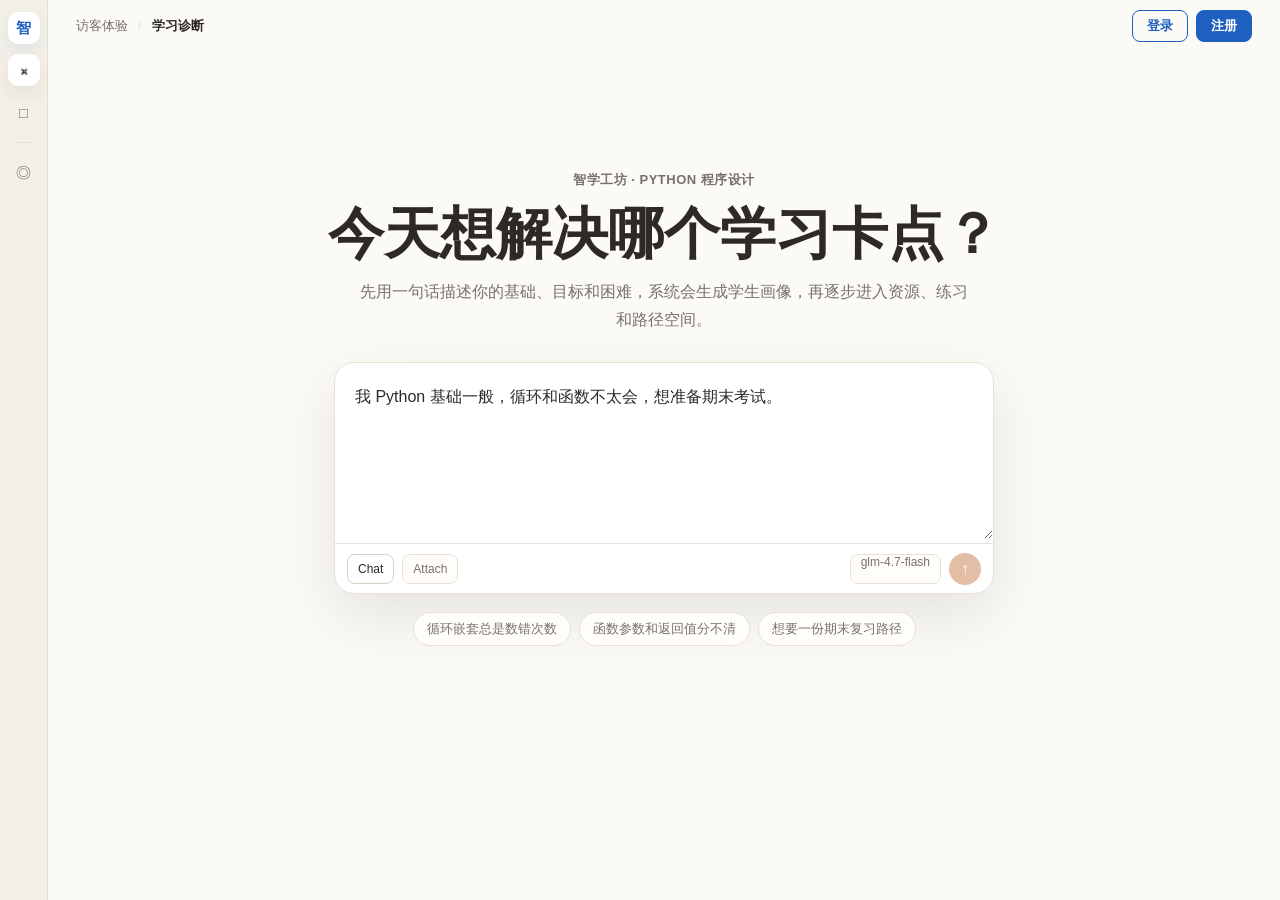
==== index.html @ 1242f94f "2" ====
<!doctype html>
<html lang="zh-CN">
<head>
  <meta charset="UTF-8" />
  <meta name="viewport" content="width=device-width, initial-scale=1.0" />
  <title>智学工坊</title>
  <link rel="stylesheet" href="shared/styles.css" />
  <style>
    /* ---- 登录注册 / 用户区样式 ---- */
    /* ---- 登录注册 / 用户区样式 ---- */
    .user-area {
      display: flex;
      align-items: center;
      gap: 8px;
    }


    .btn-login,
    .btn-register {
      min-height: 32px;
      padding: 0 14px;
      border-radius: 8px;
      font-size: 13px;
      font-weight: 600;
      transition: all 0.2s ease;
    }
    

    .btn-login {
      color: var(--blue);
      background: transparent;
      border: 1px solid var(--blue);
    }

    .btn-login:hover {
      color: #fff;
      background: var(--blue);
    }

    .btn-register {
      color: #fff;
      background: var(--blue);
      border: 1px solid var(--blue);
    }

    .btn-register:hover {
      filter: brightness(1.1);
    }

    /* 登录后的用户标签 */
    .user-badge {
      display: inline-flex;
      align-items: center;
      gap: 4px;
      padding: 4px 12px;
      border-radius: 999px;
      border: 1px solid var(--line);
      background: #fff;
      font-size: 13px;
      color: var(--ink);
    }

    .user-badge .role-dot {
      width: 8px;
      height: 8px;
      border-radius: 50%;
      margin-right: 2px;
    }

    .user-badge .role-dot.workspace { background: var(--blue); }

    .btn-logout {
      min-height: 28px;
      padding: 0 10px;
      border-radius: 6px;
      border: 1px solid var(--line);
      background: transparent;
      color: var(--muted);
      font-size: 12px;
      cursor: pointer;
      transition: all 0.2s ease;
    }

    .btn-logout:hover {
      color: var(--error);
      border-color: var(--error);
    }

    /* 弹窗遮罩 */
    .modal-overlay {
      display: none;
      position: fixed;
      inset: 0;
      background: rgba(45, 41, 37, 0.4);
      z-index: 100;
      align-items: center;
      justify-content: center;
    }

    .modal-overlay.show {
      display: flex;
    }

    /* 弹窗卡片 */
    .modal-card {
      width: min(420px, 90vw);
      padding: 36px 32px;
      background: #fff;
      border-radius: 20px;
      box-shadow: 0 24px 64px rgba(58, 45, 31, 0.18);
      animation: slide-up 0.3s ease;
    }

    .modal-card h2 {
      margin-bottom: 6px;
      font-family: var(--font-serif);
      font-size: 28px;
    }

    .modal-card .modal-sub {
      color: var(--muted);
      font-size: 14px;
      margin-bottom: 24px;
    }

    .modal-card .field {
      margin-bottom: 16px;
    }

    .modal-card .field label {
      display: block;
      margin-bottom: 6px;
      font-size: 13px;
      font-weight: 700;
      color: var(--muted);
    }

    .modal-card .field input[type="text"],
    .modal-card .field input[type="email"] {
      width: 100%;
      min-height: 42px;
      padding: 0 14px;
      border: 1px solid var(--line);
      border-radius: 10px;
      background: #fffdf9;
      color: var(--ink);
      font-size: 15px;
      outline: none;
      transition: border 0.2s;
    }

    .modal-card .field input:focus {
      border-color: var(--blue);
    }

    /* 角色选择卡片 */
    .role-options {
      display: grid;
      grid-template-columns: 1fr 1fr;
      gap: 10px;
    }

    .role-option {
      padding: 14px;
      border: 2px solid var(--line);
      border-radius: 14px;
      text-align: center;
      cursor: pointer;
      transition: all 0.2s ease;
      background: #fffdf9;
    }

    .role-option:hover {
      border-color: #dacfc1;
    }

    .role-option.selected {
      border-color: var(--blue);
      background: var(--blue-soft);
    }

    .role-option .role-opt-icon {
      font-size: 24px;
      margin-bottom: 6px;
    }

    .role-option .role-opt-label {
      font-weight: 700;
      font-size: 14px;
    }

    .role-option .role-opt-desc {
      font-size: 11px;
      color: var(--muted);
      margin-top: 4px;
    }

    .modal-actions {
      display: flex;
      gap: 10px;
      margin-top: 24px;
    }

    .modal-actions button {
      flex: 1;
    }

    .btn-full {
      min-height: 44px;
      width: 100%;
      padding: 0 20px;
      border-radius: 10px;
      font-weight: 700;
      font-size: 15px;
      transition: all 0.2s ease;
    }

    .btn-full.primary {
      color: #fff;
      background: var(--blue);
    }

    .btn-full.primary:hover {
      filter: brightness(1.1);
    }

    .btn-full.ghost {
      color: var(--muted);
      background: transparent;
      border: 1px solid var(--line);
    }

    .btn-full.ghost:hover {
      border-color: var(--ink);
      color: var(--ink);
    }

    .modal-close {
      position: absolute;
      top: 16px;
      right: 16px;
      width: 32px;
      height: 32px;
      display: grid;
      place-items: center;
      border-radius: 8px;
      border: 0;
      background: transparent;
      color: var(--muted);
      font-size: 18px;
      cursor: pointer;
    }

    .modal-close:hover {
      background: var(--paper-deep);
      color: var(--ink);
    }

    /* Demo 入口 */
    .demo-entry {
      min-height: 28px;
      padding: 0 10px;
      border-radius: 6px;
      border: 1px dashed var(--line);
      background: transparent;
      color: var(--muted);
      font-size: 11px;
      transition: all 0.2s ease;
      text-decoration: none;
      display: inline-flex;
      align-items: center;
    }

    .demo-entry:hover {
      border-color: var(--amber);
      color: var(--amber);
    }

    /* 错误提示 */
    .field-error {
      color: var(--error);
      font-size: 12px;
      margin-top: 4px;
      display: none;
    }

    .field-error.show {
      display: block;
    }

    /* 时间线组件 */
    .timeline {
      display: flex;
      flex-direction: column;
      margin-top: 8px;
    }

    .timeline-row {
      display: grid;
      grid-template-columns: 40px minmax(0, 1fr);
      gap: 0;
    }

    .timeline-gutter {
      display: flex;
      flex-direction: column;
      align-items: center;
      padding-top: 4px;
    }

    .timeline-dot {
      width: 32px;
      height: 32px;
      display: grid;
      place-items: center;
      border-radius: 50%;
      border: 2px solid var(--line);
      background: #fff;
      flex-shrink: 0;
    }

    .timeline-line {
      width: 2px;
      flex: 1;
      min-height: 24px;
      background: var(--line);
      margin: 4px 0;
    }

    .timeline-line.completed {
      background: var(--green);
    }

    .timeline-card {
      margin-left: 12px;
      margin-bottom: 8px;
      padding: 16px 18px;
      background: #fff;
      border: 1px solid var(--line);
      border-radius: 16px;
      box-shadow: 0 8px 24px rgba(58, 45, 31, 0.04);
      transition: all 0.2s ease;
    }

    .timeline-card:hover {
      border-color: var(--blue);
      box-shadow: 0 14px 36px rgba(58, 45, 31, 0.07);
    }

    .timeline-card.active {
      border-color: var(--blue);
      background: #fdfdff;
    }

    /* 资源预览提示条 */
    .preview-notice {
      margin-top: 16px;
      padding: 12px 16px;
      border-radius: 10px;
      background: var(--blue-soft);
      color: var(--blue);
      font-size: 13px;
      text-align: center;
    }

    /* 掌握度条形图 */
    .mastery-row {
      display: grid;
      grid-template-columns: 100px minmax(0, 1fr) 40px;
      gap: 12px;
      align-items: center;
      margin-bottom: 12px;
    }

    .mastery-label {
      font-size: 13px;
      font-weight: 600;
      color: var(--ink);
    }

    .mastery-track {
      height: 10px;
      border-radius: 5px;
      background: var(--line);
      overflow: hidden;
    }

    .mastery-fill {
      height: 100%;
      border-radius: 5px;
      transition: width 0.6s ease;
    }

    .mastery-fill.high { background: var(--green); }
    .mastery-fill.mid { background: var(--blue); }
    .mastery-fill.low { background: var(--amber); }

    .mastery-pct {
      font-size: 13px;
      font-weight: 700;
      color: var(--muted);
      text-align: right;
    }

    /* 分布条形图 */
    .dist-row {
      display: grid;
      grid-template-columns: 50px minmax(0, 1fr) 40px;
      gap: 12px;
      align-items: center;
      margin-bottom: 10px;
    }

    .dist-label {
      font-size: 13px;
      font-weight: 600;
      color: var(--ink);
    }

    .dist-track {
      height: 24px;
      border-radius: 6px;
      background: var(--line);
      overflow: hidden;
    }

    .dist-fill {
      height: 100%;
      border-radius: 6px;
      display: flex;
      align-items: center;
      padding-left: 10px;
      font-size: 11px;
      color: #fff;
      font-weight: 700;
      min-width: fit-content;
      transition: width 0.6s ease;
    }

    .dist-fill.excellent { background: var(--green); }
    .dist-fill.good { background: var(--blue); }
    .dist-fill.average { background: var(--amber); }
    .dist-fill.struggling { background: var(--error); }

    .dist-count {
      font-size: 14px;
      font-weight: 700;
      color: var(--ink);
      text-align: right;
    }
  </style>
</head>
<body>
  <div class="app">

    <!-- 左侧导航 -->
    <aside class="rail" id="mainNav" aria-label="主导航">
      <div class="rail-logo" title="智学工坊">智</div>

      <button class="rail-btn active" data-route="chat" title="学习诊断">&#x2318;</button>
      <button class="rail-btn" data-route="profile" title="学生画像">&#x263A;</button>
      <button class="rail-btn" data-route="resources" title="学习资源">&#x25A1;</button>
      <button class="rail-btn" data-route="tutor" title="智能辅导">&#x1F4AC;</button>
      <button class="rail-btn" data-route="quiz" title="练习测评">&#x270E;</button>
      <button class="rail-btn" data-route="path" title="学习路径">&#x21E2;</button>
      <button class="rail-btn" data-route="report" title="学习报告">&#x1F4CA;</button>

      <div class="rail-divider"></div>

      <button class="rail-btn" data-route="agents" title="Agent 协作">&#x25CE;</button>
      <button class="rail-btn" data-route="knowledge" title="课程知识库">&#x25C7;</button>
      <button class="rail-btn" data-route="review" title="AI 资源审核">&#x2713;</button>
      <button class="rail-btn" data-route="classroom" title="班级学情">&#x263C;</button>
      <button class="rail-btn" data-route="advice" title="教学建议">&#x1F4DD;</button>

      <div class="rail-divider"></div>

      <button class="rail-btn" data-route="tasks" title="生成任务">&#x2699;</button>
      <button class="rail-btn" data-route="safety" title="安全审核">&#x26E8;</button>
      <button class="rail-btn" data-route="settings" title="模型配置">&#x2691;</button>

      <div class="rail-bottom"></div>
    </aside>

    <main class="main" id="mainContent">

      <!-- 顶部栏 -->
      <header class="topbar">
        <div class="crumb">
          <span id="roleLabel">访客体验</span>
          <span class="crumb-sep">/</span>
          <strong id="pageMeta">学习诊断</strong>
        </div>
        <div class="top-actions">
          <!-- 未登录 -->
          <div class="user-area" id="loggedOut">
            <button class="btn-login" id="btnLogin">登录</button>
            <button class="btn-register" id="btnRegister">注册</button>
          </div>

          <!-- 已登录 -->
          <div class="user-area" id="loggedIn" style="display:none">
            <span class="user-badge" id="userBadge"></span>
            <button class="btn-logout" id="btnLogout">退出</button>
          </div>
        </div>
      </header>

      <!-- ========== 页面区域 ========== -->

      <!-- 学习诊断 -->
      <section class="page active" id="section-chat">
        <div class="hero-chat">
          <p class="soft-label">智学工坊 · Python 程序设计</p>
          <h1>今天想解决哪个学习卡点？</h1>
          <p class="hero-copy">先用一句话描述你的基础、目标和困难，系统会生成学生画像，再逐步进入资源、练习和路径空间。</p>

          <div class="composer">
            <textarea id="studentNeed" rows="5">我 Python 基础一般，循环和函数不太会，想准备期末考试。</textarea>
            <div class="composer-footer">
              <div class="composer-tools">
                <button class="tool-pill active">Chat</button>
                <button class="tool-pill">Attach</button>
              </div>
              <div class="composer-tools">
                <span class="model-pill">glm-4.7-flash</span>
                <button class="send-btn" id="diagnoseBtn" title="开始诊断">&#x2191;</button>
              </div>
            </div>
          </div>

          <div class="quick-prompts">
            <button class="quick-btn">循环嵌套总是数错次数</button>
            <button class="quick-btn">函数参数和返回值分不清</button>
            <button class="quick-btn">想要一份期末复习路径</button>
          </div>
        </div>

        <div class="result-drawer" id="profileDrawer">
          <div class="drawer-header">
            <div>
              <p class="soft-label">Profile generated</p>
              <h2>学生画像</h2>
            </div>
            <button class="primary-action" id="gotoResourcesBtn">生成学习资源 &#x2192;</button>
          </div>
          <div class="profile-grid" id="profileGrid"></div>
          <div class="dashboard-section" style="margin-top:20px" id="masterySection">
            <h2>知识点掌握度</h2>
            <div id="masteryChart"></div>
          </div>
        </div>
      </section>

      <!-- 学习资源 -->
      <section class="page" id="section-resources">
        <div class="space-shell">
          <div class="space-heading">
            <p class="soft-label">Viewer</p>
            <h1>学习资源</h1>
            <p id="resourceSubtitle">每类资源独立展示，避免把讲义、题目、代码、导图全部挤在一个工作台里。</p>
          </div>
          <div class="resource-layout">
            <aside class="resource-list" id="resourceList"></aside>
            <article class="reader-card" id="resourceReader"></article>
          </div>
          <div class="preview-notice" id="previewNotice" style="display:none">
            &#x1F4AC; 这是示例资源预览。进入学生空间后，系统会根据你的画像生成个性化内容。
          </div>
        </div>
      </section>

      <!-- Agent 协作 -->
      <section class="page" id="section-agents">
        <div class="center-stage">
          <p class="soft-label">Activity</p>
          <h1>Agent 协作中心</h1>
          <p>把多智能体运行过程单独放在 Activity 页面，演示时可以清楚展示"不是单一 Prompt"。</p>
          <div class="agent-flow" id="agentFlow"></div>
          <div class="preview-notice" id="agentsPreviewNotice" style="display:none">
            &#x1F4AC; 这是 Agent 协作示例。进入空间后可查看真实的 Agent 运行状态。
          </div>
        </div>
      </section>

      <!-- 学生画像 -->
      <section class="page" id="section-profile">
        <div class="center-stage">
          <p class="soft-label">Profile</p>
          <h1>学生画像</h1>
          <p>系统根据你的输入自动生成的学习画像，每次诊断后会更新。</p>
          <div class="profile-grid" id="profilePageGrid"></div>
          <div class="dashboard-section" style="margin-top:20px">
            <h2>知识点掌握度</h2>
            <div id="profileMasteryChart"></div>
          </div>
          <div style="margin-top:24px">
            <button class="primary-action" id="gotoResourcesFromProfile">生成个性化资源 &#x2192;</button>
            <button class="primary-action secondary" id="gotoQuizFromProfile" style="margin-left:8px">开始练习测评</button>
          </div>
        </div>
      </section>

      <!-- 练习测评 -->
      <section class="page" id="section-quiz">
        <div class="center-stage narrow">
          <p class="soft-label">Quiz</p>
          <h1>练习测评</h1>
          <p>选择、填空、代码三种题型，支持切换。系统会根据作答给出错因分析，并更新学习路径。</p>
          <div class="quiz-card" id="quizCard"></div>
        </div>
      </section>

      <!-- 学习路径 -->
      <section class="page" id="section-path">
        <div class="center-stage">
          <p class="soft-label">Space</p>
          <h1>学习路径</h1>
          <p>路径以时间线展示，告诉你下一步该学什么、为什么学、交付什么。已完成步骤用绿色标记。</p>
          <div class="path-board" id="pathBoard"></div>
        </div>
      </section>

      <!-- 教师看板 -->
      <section class="page" id="section-dashboard">
        <div class="space-shell">
          <div class="space-heading">
            <p class="soft-label">Dashboard</p>
            <h1>学情看板</h1>
            <p>教学管理区保持简洁，展示班级薄弱点、资源生成情况和下节课建议。</p>
          </div>
          <div class="teacher-cards" id="dashboardCards"></div>
          <div class="dashboard-section" style="margin-top:24px">
            <h2>掌握度分布</h2>
            <div id="distributionChart"></div>
          </div>
          <div class="dashboard-section" style="margin-top:24px">
            <h2>班级薄弱点排行</h2>
            <div class="weakness-list" id="weaknessList"></div>
          </div>
          <div class="dashboard-section" style="margin-top:24px">
            <h2>教学建议</h2>
            <div id="teachingAdvice"></div>
          </div>
        </div>
      </section>

      <!-- 课程知识库 -->
      <section class="page" id="section-knowledge">
        <div class="space-shell">
          <div class="space-heading">
            <p class="soft-label">Knowledge</p>
            <h1>课程知识库</h1>
            <p>教师上传课件、题库和实验指导后，系统解析章节、知识点和可检索资源。</p>
          </div>
          <div class="knowledge-grid">
            <div class="upload-card">
              <span class="upload-icon">&#xFF0B;</span>
              <h2>上传课程资料</h2>
              <p>支持课件、实验指导、题库、示例代码。</p>
              <button class="primary-action">选择文件</button>
            </div>
            <div class="chapter-list" id="chapterList"></div>
          </div>
        </div>
      </section>

      <!-- 资源审核 -->
      <section class="page" id="section-review">
        <div class="space-shell">
          <div class="space-heading">
            <p class="soft-label">Review</p>
            <h1>AI 资源审核</h1>
            <p>审核 AI 生成的讲义、题目和代码，确保质量后再发布给学生。</p>
          </div>
          <div class="review-list" id="reviewList"></div>
        </div>
      </section>

      <!-- 班级学情 -->
      <section class="page" id="section-classroom">
        <div class="space-shell">
          <div class="space-heading">
            <p class="soft-label">Classroom</p>
            <h1>班级学情分析</h1>
            <p>查看全班掌握度分布、每位学生进度和薄弱点，针对性干预。</p>
          </div>
          <div class="teacher-cards" id="classroomMetrics"></div>
          <div class="dashboard-section" style="margin-top:24px">
            <h2>学生列表</h2>
            <table class="student-table" id="studentTable">
              <thead>
                <tr>
                  <th>姓名</th>
                  <th>掌握度</th>
                  <th>状态</th>
                  <th>最近活动</th>
                  <th>薄弱点</th>
                </tr>
              </thead>
              <tbody></tbody>
            </table>
          </div>
        </div>
      </section>

      <!-- 智能辅导（学生） -->
      <section class="page" id="section-tutor">
        <div class="space-shell">
          <div class="space-heading">
            <p class="soft-label">Tutor</p>
            <h1>智能辅导</h1>
            <p>对当前学习内容提问，AI 辅导老师即时答疑。支持文字、图解和视频讲解。</p>
          </div>
          <div class="resource-layout">
            <aside class="resource-list" id="tutorHistory"></aside>
            <article class="reader-card" id="tutorDetail"></article>
          </div>
        </div>
      </section>

      <!-- 学习报告（学生） -->
      <section class="page" id="section-report">
        <div class="space-shell">
          <div class="space-heading">
            <p class="soft-label">Report</p>
            <h1>学习报告</h1>
            <p>周期学习总结，包含掌握度变化、测评结果、资源使用和下周建议。</p>
          </div>
          <div id="reportContent"></div>
        </div>
      </section>

      <!-- 教学建议（教师） -->
      <section class="page" id="section-advice">
        <div class="space-shell">
          <div class="space-heading">
            <p class="soft-label">Teaching Advice</p>
            <h1>教学建议</h1>
            <p>根据全班薄弱点和学习进度，AI 生成下节课教学建议和补充材料。</p>
          </div>
          <div class="teacher-cards" id="adviceMetrics"></div>
          <div class="dashboard-section" style="margin-top:24px" id="adviceDetail"></div>
        </div>
      </section>

      <!-- 生成任务队列（系统） -->
      <section class="page" id="section-tasks">
        <div class="space-shell">
          <div class="space-heading">
            <p class="soft-label">Task Queue</p>
            <h1>生成任务队列</h1>
            <p>跟踪 PPT、视频、题库等耗时生成任务的进度，避免长时间白屏等待。</p>
          </div>
          <div class="task-list" id="taskList"></div>
        </div>
      </section>

      <!-- 安全与防幻觉（系统） -->
      <section class="page" id="section-safety">
        <div class="space-shell">
          <div class="space-heading">
            <p class="soft-label">Safety</p>
            <h1>安全与防幻觉</h1>
            <p>展示生成内容的来源引用、事实检查和敏感内容审核记录。</p>
          </div>
          <div class="safety-list" id="safetyList"></div>
        </div>
      </section>

      <!-- 模型与工具配置（系统） -->
      <section class="page" id="section-settings">
        <div class="space-shell">
          <div class="space-heading">
            <p class="soft-label">Settings</p>
            <h1>模型与工具配置</h1>
            <p>展示系统使用的大模型、框架、向量库和开源项目引用。</p>
          </div>
          <div class="settings-grid" id="settingsModels"></div>
          <div class="dashboard-section" style="margin-top:24px">
            <h2>开源项目引用</h2>
            <div id="settingsRefs"></div>
          </div>
        </div>
      </section>

    </main>
  </div>

  <!-- 登录/注册弹窗（复用同一套结构） -->
  <div class="modal-overlay" id="entryModal">
    <div class="modal-card" style="position:relative">
      <button class="modal-close" id="closeEntryModal">&times;</button>
      <h2 id="entryTitle">登录</h2>
      <p class="modal-sub" id="entrySub">输入昵称，进入智学工坊空间</p>
      <div class="field">
        <label>昵称</label>
        <input type="text" id="entryName" placeholder="输入你的昵称" value="张三" />
        <span class="field-error" id="entryNameError">请输入昵称</span>
      </div>
      <div class="modal-actions">
        <button class="btn-full ghost" id="cancelEntry">取消</button>
        <button class="btn-full primary" id="confirmEntry">登录并进入</button>
      </div>
    </div>
  </div>

  <!-- 脚本 -->
  <script src="mock/index.js"></script>
  <script src="mock/profile.js"></script>
  <script src="mock/resources.js"></script>
  <script src="mock/quiz.js"></script>
  <script src="mock/path.js"></script>
  <script src="mock/knowledge.js"></script>
  <script src="mock/agents.js"></script>
  <script src="mock/teacher.js"></script>
  <script src="mock/tutor.js"></script>
  <script src="mock/report.js"></script>
  <script src="mock/system.js"></script>
  <script src="shared/router.js"></script>
  <script src="shared/state.js"></script>
  <script src="shared/api.js"></script>
  <script src="pages/student.js"></script>
  <script src="pages/teacher.js"></script>
  <script src="pages/agents.js"></script>
  <script src="routes/route-config.js"></script>
  <script>
  /* ============================================================
     智学工坊 — 主入口：事件绑定 + 初始化
     ============================================================ */
  (function () {
    'use strict';
    var S = ZhixueState;
    var entryMode = 'login';

    // ---- 登录/退出逻辑 ---- //

    function doLogin(name) {
      S.currentUser = { name: name, role: 'workspace' };
      document.getElementById('loggedOut').style.display = 'none';
      document.getElementById('loggedIn').style.display = 'flex';
      document.getElementById('userBadge').innerHTML =
        '<span class="role-dot workspace"></span>@' + name + ' · 智学空间';
      ZhixueApp.setRole('workspace');
      document.getElementById('roleLabel').textContent = S.roleLabels.workspace || ZhixueApp.getRoleLabel();
    }

    function doLogout() {
      S.currentUser = null;
      document.getElementById('loggedOut').style.display = 'flex';
      document.getElementById('loggedIn').style.display = 'none';
      ZhixueApp.setRole('default');
      document.getElementById('roleLabel').textContent = S.roleLabels.default;
      S.updatePreviewNotice();
    }

    function openEntryModal(mode) {
      entryMode = mode || 'login';
      var isRegister = entryMode === 'register';
      document.getElementById('entryTitle').textContent = isRegister ? '注册' : '登录';
      document.getElementById('entrySub').textContent = isRegister
        ? '创建演示账号，进入完整功能空间'
        : '输入昵称，进入智学工坊空间';
      document.getElementById('confirmEntry').textContent = isRegister ? '注册并进入' : '登录并进入';
      document.getElementById('entryName').value = isRegister ? '' : '张三';
      document.getElementById('entryName').placeholder = isRegister ? '输入你的昵称，例如：李同学' : '输入你的昵称';
      document.getElementById('entryNameError').classList.remove('show');
      S.showModal('entryModal');
    }

    // ---- 路由初始化 ---- //

    var cfg = ZhixueRouteConfig;
    ZhixueApp.init({
      defaultRole: 'default',
      containerId: 'mainContent',
      metaId: 'pageMeta',
      navParentId: 'mainNav',
      roles: cfg.roles
    });

    ZhixueApp.onRoleChange(function (roleKey) {
      document.getElementById('roleLabel').textContent = S.roleLabels[roleKey] || ZhixueApp.getRoleLabel();
      S.updatePreviewNotice();
    });

    // ---- 事件绑定 ---- //

    // 登录/注册弹窗
    document.getElementById('btnLogin').addEventListener('click', function () { openEntryModal('login'); });
    document.getElementById('btnRegister').addEventListener('click', function () { openEntryModal('register'); });
    document.getElementById('closeEntryModal').addEventListener('click', function () { S.hideModal('entryModal'); });
    document.getElementById('cancelEntry').addEventListener('click', function () { S.hideModal('entryModal'); });
    document.getElementById('entryModal').addEventListener('click', function (e) { if (e.target === this) S.hideModal('entryModal'); });

    document.getElementById('confirmEntry').addEventListener('click', function () {
      var name = document.getElementById('entryName').value.trim();
      if (!name) { document.getElementById('entryNameError').classList.add('show'); return; }
      document.getElementById('entryNameError').classList.remove('show');
      S.hideModal('entryModal');
      doLogin(name);
    });

    document.getElementById('btnLogout').addEventListener('click', doLogout);

    // 诊断按钮
    document.getElementById('diagnoseBtn').addEventListener('click', function () {
      var drawer = document.getElementById('profileDrawer');
      drawer.classList.add('show');
      ZhixuePages.renderProfileGrid('profileGrid');
      drawer.scrollIntoView({ behavior: 'smooth', block: 'center' });
    });

    // 跳转按钮
    document.getElementById('gotoResourcesBtn').addEventListener('click', function () { ZhixueApp.navigate('resources'); });
    document.getElementById('gotoResourcesFromProfile').addEventListener('click', function () { ZhixueApp.navigate('resources'); });
    document.getElementById('gotoQuizFromProfile').addEventListener('click', function () { ZhixueApp.navigate('quiz'); });

    // 快速提示词
    document.querySelectorAll('.quick-btn').forEach(function (btn) {
      btn.addEventListener('click', function () { document.getElementById('studentNeed').value = this.textContent; });
    });

    // 初始渲染
    ZhixuePages.renderProfileGrid('profileGrid');
    S.updatePreviewNotice();
  })();
  </script>
</body>
</html>
---- shared/styles.css ----
/* ============================================================
   智学工坊 — 共享设计系统
   从现有 styles.css 提取并扩展，供所有页面使用
   ============================================================ */

/* ---- 1. CSS Custom Properties ---- */
:root {
  /* 暖色纸墨调色板 */
  --paper: #fbfaf7;
  --paper-deep: #f4f0e8;
  --ink: #2d2925;
  --muted: #77716a;
  --line: #e8e0d5;
  --panel: #ffffff;
  --blue: #1f5fbf;
  --blue-soft: #eaf2ff;
  --green: #0f766e;
  --green-soft: #e6f5f2;
  --amber: #b76b12;
  --amber-soft: #fff2dc;
  --shadow: 0 22px 60px rgba(58, 45, 31, 0.11);

  /* 状态颜色 */
  --error: #d32f2f;
  --error-soft: #fdecea;
  --success: #2e7d32;
  --success-soft: #e8f5e9;
  --warning: #f57c00;
  --warning-soft: #fff3e0;

  /* 间距 */
  --space-xs: 4px;
  --space-sm: 8px;
  --space-md: 16px;
  --space-lg: 24px;
  --space-xl: 32px;
  --space-2xl: 48px;

  /* 字体 */
  --font-sans: Inter, "Segoe UI", "PingFang SC", "Microsoft YaHei", sans-serif;
  --font-serif: Georgia, "Times New Roman", "Noto Serif SC", serif;
  --font-mono: "SF Mono", "Fira Code", "Consolas", monospace;
}

/* ---- 2. Reset & Base ---- */
*,
*::before,
*::after {
  box-sizing: border-box;
}

body {
  margin: 0;
  min-height: 100vh;
  background: var(--paper);
  color: var(--ink);
  font-family: var(--font-sans);
  letter-spacing: 0;
  -webkit-font-smoothing: antialiased;
}

button,
textarea,
input,
select {
  font: inherit;
}

button {
  border: 0;
  cursor: pointer;
  background: none;
}

a {
  color: inherit;
  text-decoration: none;
}

img {
  max-width: 100%;
  display: block;
}

/* ---- 3. Typography ---- */
h1, h2, h3, h4, p {
  margin-top: 0;
}

h1 {
  margin-bottom: 14px;
  font-size: clamp(34px, 5vw, 56px);
  line-height: 1.08;
  font-family: var(--font-serif);
  font-weight: 700;
}

h2 {
  margin-bottom: 10px;
  font-size: 22px;
}

h3 {
  margin-bottom: 8px;
  font-size: 17px;
}

p {
  color: var(--muted);
  line-height: 1.75;
}

.soft-label {
  margin: 0 0 12px;
  color: var(--muted);
  font-size: 13px;
  font-weight: 700;
  text-transform: uppercase;
  letter-spacing: 0.04em;
}

/* ---- 4. App Shell Layout ---- */
.app {
  display: grid;
  grid-template-columns: 48px minmax(0, 1fr);
  min-height: 100vh;
}

/* ---- 5. Left Rail Navigation ---- */
.rail {
  position: sticky;
  top: 0;
  height: 100vh;
  padding: 12px 8px;
  background: var(--paper-deep);
  border-right: 1px solid var(--line);
  display: flex;
  flex-direction: column;
  align-items: center;
  gap: 10px;
  z-index: 10;
}

.rail-logo,
.rail-btn {
  width: 32px;
  height: 32px;
  display: grid;
  place-items: center;
  border-radius: 10px;
  transition: all 0.2s ease;
}

.rail-logo {
  color: var(--blue);
  background: #fff;
  font-weight: 800;
  font-size: 15px;
  box-shadow: 0 6px 16px rgba(31, 95, 191, 0.1);
  text-decoration: none;
}

.rail-btn {
  color: #776f65;
  background: transparent;
  font-size: 15px;
  position: relative;
}

.rail-btn:hover,
.rail-btn.active {
  background: #ffffff;
  color: var(--ink);
  box-shadow: 0 8px 20px rgba(43, 35, 27, 0.08);
}

.rail-btn[title]::after {
  content: attr(title);
  position: absolute;
  left: 40px;
  top: 50%;
  transform: translateY(-50%);
  padding: 4px 8px;
  border-radius: 6px;
  background: var(--ink);
  color: #fff;
  font-size: 11px;
  white-space: nowrap;
  pointer-events: none;
  opacity: 0;
  transition: opacity 0.2s;
  z-index: 20;
}

.rail-btn:hover[title]::after {
  opacity: 1;
}

.rail-divider {
  width: 20px;
  height: 1px;
  background: var(--line);
  margin: 4px 0;
}

.rail-bottom {
  margin-top: auto;
  display: grid;
  gap: 10px;
}

/* ---- 6. Top Bar ---- */
.topbar {
  height: 52px;
  display: flex;
  align-items: center;
  justify-content: space-between;
  gap: 18px;
  padding: 0 28px;
  border-bottom: 1px solid transparent;
}

.crumb {
  display: flex;
  align-items: center;
  gap: 10px;
  color: var(--muted);
  font-size: 13px;
}

.crumb strong {
  color: var(--ink);
}

.crumb .crumb-sep {
  color: var(--line);
}

.top-actions {
  display: flex;
  align-items: center;
  gap: 8px;
}

/* ---- 7. Small Buttons & Pills ---- */
.tiny-btn,
.tool-pill,
.model-pill,
.role-pill {
  min-height: 30px;
  padding: 0 10px;
  border: 1px solid var(--line);
  border-radius: 8px;
  background: #fffdf9;
  color: var(--muted);
  font-size: 12px;
  transition: all 0.2s ease;
}

.tiny-btn:hover,
.tool-pill:hover,
.tool-pill.active {
  color: var(--ink);
  border-color: #dacfc1;
  background: #fff;
}

.role-pill {
  border-radius: 999px;
  font-weight: 600;
}

.role-pill.active {
  color: #fff;
  background: var(--blue);
  border-color: var(--blue);
}

.role-pill:hover:not(.active) {
  color: var(--blue);
  border-color: var(--blue);
}

.demo-pill {
  min-height: 30px;
  padding: 0 12px;
  border: 1px solid var(--amber);
  border-radius: 999px;
  background: var(--amber-soft);
  color: var(--amber);
  font-size: 12px;
  font-weight: 700;
  transition: all 0.2s ease;
}

.demo-pill:hover {
  background: var(--amber);
  color: #fff;
}

/* ---- 8. Primary Action Button ---- */
.primary-action {
  min-height: 40px;
  padding: 0 16px;
  border-radius: 10px;
  color: #fff;
  background: var(--blue);
  font-weight: 700;
  font-size: 14px;
  transition: all 0.2s ease;
  display: inline-flex;
  align-items: center;
  gap: 6px;
}

.primary-action:hover {
  filter: brightness(1.1);
  transform: translateY(-1px);
}

.primary-action:active {
  transform: translateY(0);
}

.primary-action.secondary {
  background: #fff;
  color: var(--ink);
  border: 1px solid var(--line);
}

.primary-action.danger {
  background: var(--error);
}

/* ---- 9. Page Sections ---- */
.page {
  display: none;
  min-height: calc(100vh - 52px);
}

.page.active {
  display: block;
}

/* ---- 10. Hero Chat Layout ---- */
.hero-chat {
  width: min(760px, calc(100vw - 96px));
  min-height: calc(100vh - 72px);
  margin: 0 auto;
  padding: 13vh 0 40px;
  text-align: center;
}

.hero-copy {
  max-width: 620px;
  margin: 0 auto 28px;
}

/* ---- 11. Composer (Chat Input) ---- */
.composer {
  max-width: 660px;
  margin: 0 auto;
  text-align: left;
  background: #fff;
  border: 1px solid var(--line);
  border-radius: 20px;
  box-shadow: var(--shadow);
  overflow: hidden;
}

.composer textarea {
  width: 100%;
  min-height: 126px;
  resize: vertical;
  padding: 20px;
  border: 0;
  outline: none;
  background: transparent;
  color: var(--ink);
  line-height: 1.7;
}

.composer-footer {
  min-height: 50px;
  border-top: 1px solid var(--line);
  display: flex;
  align-items: center;
  justify-content: space-between;
  gap: 12px;
  padding: 8px 12px;
}

.composer-tools,
.quick-prompts {
  display: flex;
  align-items: center;
  gap: 8px;
  flex-wrap: wrap;
}

.quick-prompts {
  justify-content: center;
  margin-top: 18px;
}

.quick-prompts button {
  min-height: 34px;
  padding: 0 13px;
  border-radius: 999px;
  color: var(--muted);
  border: 1px solid var(--line);
  background: #fffdf9;
  font-size: 13px;
  transition: all 0.2s ease;
}

.quick-prompts button:hover {
  color: var(--ink);
  border-color: #dacfc1;
}

/* ---- 12. Send Button ---- */
.send-btn {
  width: 32px;
  height: 32px;
  display: grid;
  place-items: center;
  border-radius: 50%;
  color: #fff;
  background: #e3bda5;
  font-weight: 800;
  transition: all 0.2s ease;
}

.send-btn:hover {
  background: var(--blue);
}

/* ---- 13. Result Drawer ---- */
.result-drawer {
  display: none;
  width: min(980px, calc(100vw - 112px));
  margin: -24px auto 56px;
  padding: 24px;
  background: var(--panel);
  border: 1px solid var(--line);
  border-radius: 20px;
  box-shadow: var(--shadow);
}

.result-drawer.show {
  display: block;
}

.drawer-header,
.space-heading {
  display: flex;
  align-items: flex-start;
  justify-content: space-between;
  gap: 24px;
  margin-bottom: 22px;
}

.space-heading {
  display: block;
  max-width: 760px;
}

/* ---- 14. Profile Grid ---- */
.profile-grid {
  display: grid;
  grid-template-columns: repeat(3, minmax(0, 1fr));
  gap: 14px;
}

.profile-card {
  min-height: 116px;
  padding: 18px;
  background: #fff;
  border: 1px solid var(--line);
  border-radius: 18px;
  box-shadow: 0 14px 36px rgba(58, 45, 31, 0.07);
}

.profile-card span {
  display: block;
  margin-bottom: 10px;
  color: var(--muted);
  font-size: 13px;
  font-weight: 700;
}

.profile-card strong {
  line-height: 1.55;
}

/* ---- 15. Space Shell & Resource Layout ---- */
.space-shell {
  width: min(1120px, calc(100vw - 112px));
  margin: 0 auto;
  padding: 64px 0 80px;
}

.resource-layout {
  display: grid;
  grid-template-columns: 260px minmax(0, 1fr);
  gap: 24px;
  align-items: start;
}

.resource-list {
  display: grid;
  gap: 12px;
}

.resource-item {
  padding: 16px;
  text-align: left;
  border: 1px solid var(--line);
  border-radius: 16px;
  background: #fffdf9;
  transition: all 0.2s ease;
  width: 100%;
}

.resource-item:hover {
  border-color: #dacfc1;
}

.resource-item.active {
  background: var(--blue-soft);
  border-color: #b7d3ff;
}

.resource-item strong {
  display: block;
  margin-bottom: 6px;
}

.resource-item span {
  color: var(--muted);
  font-size: 13px;
}

.reader-card {
  min-height: 520px;
  padding: 34px;
  background: #fff;
  border: 1px solid var(--line);
  border-radius: 18px;
  box-shadow: 0 14px 36px rgba(58, 45, 31, 0.07);
}

.reader-card h2 {
  font-family: var(--font-serif);
  font-size: 32px;
}

.reader-card ul {
  color: var(--muted);
  line-height: 2;
}

/* ---- 16. Code Block ---- */
.code-block {
  padding: 18px;
  border-radius: 14px;
  background: #18202e;
  color: #f5f8ff;
  overflow-x: auto;
  line-height: 1.7;
  font-family: var(--font-mono);
  font-size: 14px;
}

/* ---- 17. Mindmap ---- */
.mindmap-list {
  display: grid;
  gap: 12px;
}

.mind-node {
  padding: 14px 16px;
  border-radius: 14px;
  border: 1px solid var(--line);
  background: #fffdf9;
}

/* ---- 18. Center Stage ---- */
.center-stage {
  width: min(920px, calc(100vw - 112px));
  margin: 0 auto;
  padding: 72px 0 84px;
}

.center-stage.narrow {
  width: min(760px, calc(100vw - 112px));
}

/* ---- 19. Quiz Card ---- */
.quiz-card {
  margin-top: 28px;
  padding: 28px;
  background: #fff;
  border: 1px solid var(--line);
  border-radius: 18px;
  box-shadow: 0 14px 36px rgba(58, 45, 31, 0.07);
}

.option-list {
  display: grid;
  gap: 10px;
  margin: 18px 0;
}

.option-list label {
  display: flex;
  gap: 10px;
  align-items: flex-start;
  padding: 13px;
  border: 1px solid var(--line);
  border-radius: 14px;
  background: #fffdf9;
  cursor: pointer;
  transition: all 0.2s ease;
}

.option-list label:hover {
  border-color: #dacfc1;
}

.option-list label.selected {
  background: var(--blue-soft);
  border-color: #b7d3ff;
}

.analysis {
  display: none;
  margin-top: 16px;
  padding: 16px;
  border: 1px solid #f0d3a5;
  border-radius: 14px;
  background: var(--amber-soft);
}

.analysis.show {
  display: block;
}

.analysis.correct {
  border-color: #a5d6a7;
  background: var(--success-soft);
}

/* ---- 20. Path Board ---- */
.path-board {
  display: grid;
  gap: 16px;
  margin-top: 28px;
}

.path-card {
  display: grid;
  grid-template-columns: 54px minmax(0, 1fr) 140px;
  gap: 18px;
  align-items: center;
  padding: 18px;
  background: #fff;
  border: 1px solid var(--line);
  border-radius: 18px;
  box-shadow: 0 14px 36px rgba(58, 45, 31, 0.07);
  transition: all 0.2s ease;
}

.path-card:hover {
  transform: translateX(4px);
  border-color: var(--blue);
}

.path-index {
  width: 44px;
  height: 44px;
  display: grid;
  place-items: center;
  border-radius: 14px;
  color: var(--blue);
  background: var(--blue-soft);
  font-weight: 800;
}

.path-card small {
  color: var(--muted);
  text-align: right;
}

/* ---- 21. Knowledge Grid ---- */
.knowledge-grid {
  display: grid;
  grid-template-columns: 360px minmax(0, 1fr);
  gap: 24px;
}

.upload-card {
  min-height: 340px;
  padding: 30px;
  display: grid;
  align-content: center;
  justify-items: start;
  background: #fff;
  border: 1px solid var(--line);
  border-radius: 18px;
  box-shadow: 0 14px 36px rgba(58, 45, 31, 0.07);
}

.upload-icon {
  width: 52px;
  height: 52px;
  display: grid;
  place-items: center;
  margin-bottom: 18px;
  border-radius: 16px;
  color: var(--blue);
  background: var(--blue-soft);
  font-size: 26px;
}

.chapter-list {
  display: grid;
  gap: 14px;
}

.chapter-card {
  padding: 18px;
  background: #fff;
  border: 1px solid var(--line);
  border-radius: 18px;
  box-shadow: 0 14px 36px rgba(58, 45, 31, 0.07);
}

.tag-list {
  display: flex;
  flex-wrap: wrap;
  gap: 8px;
  margin-top: 12px;
}

.tag {
  padding: 6px 9px;
  border-radius: 999px;
  color: var(--green);
  background: var(--green-soft);
  font-size: 12px;
  font-weight: 700;
}

/* ---- 22. Agent Flow ---- */
.agent-flow {
  display: grid;
  gap: 14px;
  margin-top: 28px;
}

.agent-card {
  display: grid;
  grid-template-columns: 46px minmax(0, 1fr) 92px;
  gap: 18px;
  align-items: center;
  padding: 18px;
  background: #fff;
  border: 1px solid var(--line);
  border-radius: 18px;
  box-shadow: 0 14px 36px rgba(58, 45, 31, 0.07);
}

.agent-avatar {
  width: 44px;
  height: 44px;
  display: grid;
  place-items: center;
  border-radius: 14px;
  color: var(--blue);
  background: var(--blue-soft);
  font-weight: 800;
}

/* ---- 23. Status Badges ---- */
.status {
  justify-self: end;
  padding: 7px 10px;
  border-radius: 999px;
  font-size: 12px;
  font-weight: 800;
}

.status.ready {
  color: var(--green);
  background: var(--green-soft);
}

.status.running {
  color: var(--amber);
  background: var(--amber-soft);
  animation: status-pulse 1.5s infinite;
}

.status.done {
  color: var(--blue);
  background: var(--blue-soft);
}

.status.error {
  color: var(--error);
  background: var(--error-soft);
}

@keyframes status-pulse {
  0%, 100% { opacity: 1; }
  50% { opacity: 0.5; }
}

/* ---- 24. Teacher Dashboard ---- */
.teacher-cards {
  display: grid;
  grid-template-columns: repeat(3, minmax(0, 1fr));
  gap: 18px;
}

.metric-card {
  min-height: 210px;
  padding: 24px;
  background: #fff;
  border: 1px solid var(--line);
  border-radius: 18px;
  box-shadow: 0 14px 36px rgba(58, 45, 31, 0.07);
}

.metric-value {
  display: block;
  margin: 18px 0 8px;
  color: var(--blue);
  font-size: 44px;
  font-weight: 800;
}

.metric-change {
  display: inline-block;
  padding: 2px 8px;
  border-radius: 999px;
  font-size: 12px;
  font-weight: 700;
}

.metric-change.up {
  color: var(--success);
  background: var(--success-soft);
}

.metric-change.down {
  color: var(--error);
  background: var(--error-soft);
}

/* ---- 25. Review List ---- */
.review-list {
  display: grid;
  gap: 12px;
  margin-top: 28px;
}

.review-card {
  display: grid;
  grid-template-columns: minmax(0, 1fr) auto;
  gap: 16px;
  align-items: center;
  padding: 18px;
  background: #fff;
  border: 1px solid var(--line);
  border-radius: 18px;
  box-shadow: 0 14px 36px rgba(58, 45, 31, 0.07);
}

.review-actions {
  display: flex;
  gap: 8px;
}

/* ---- 26. Classroom Table ---- */
.classroom-grid {
  display: grid;
  gap: 24px;
  margin-top: 28px;
}

.student-table {
  width: 100%;
  border-collapse: collapse;
}

.student-table th,
.student-table td {
  padding: 12px 16px;
  text-align: left;
  border-bottom: 1px solid var(--line);
}

.student-table th {
  color: var(--muted);
  font-size: 12px;
  font-weight: 700;
  text-transform: uppercase;
}

.mastery-bar {
  width: 80px;
  height: 6px;
  border-radius: 3px;
  background: var(--line);
  overflow: hidden;
}

.mastery-bar-fill {
  height: 100%;
  border-radius: 3px;
  background: var(--blue);
}

/* ---- 27. State Components ---- */

/* Skeleton loading */
.skeleton {
  background: linear-gradient(90deg, var(--line) 25%, #f0e8dd 50%, var(--line) 75%);
  background-size: 200% 100%;
  animation: skeleton-shimmer 1.5s infinite;
  border-radius: 8px;
}

@keyframes skeleton-shimmer {
  0% { background-position: 200% 0; }
  100% { background-position: -200% 0; }
}

.skeleton-text {
  height: 14px;
  margin-bottom: 8px;
}

.skeleton-text:last-child {
  width: 60%;
}

.skeleton-card {
  height: 116px;
}

/* Empty state */
.state-empty {
  display: flex;
  flex-direction: column;
  align-items: center;
  justify-content: center;
  min-height: 240px;
  padding: var(--space-2xl);
  color: var(--muted);
  text-align: center;
  gap: var(--space-md);
}

.state-empty .empty-icon {
  font-size: 40px;
  opacity: 0.5;
}

/* Error state */
.state-error {
  padding: var(--space-lg);
  border: 1px solid var(--error);
  border-radius: 14px;
  background: var(--error-soft);
  color: var(--error);
}

/* Loading overlay */
.loading-overlay {
  display: grid;
  place-items: center;
  min-height: 200px;
  color: var(--muted);
  gap: var(--space-md);
}

.loading-spinner {
  width: 32px;
  height: 32px;
  border: 3px solid var(--line);
  border-top-color: var(--blue);
  border-radius: 50%;
  animation: spin 0.8s linear infinite;
}

@keyframes spin {
  to { transform: rotate(360deg); }
}

/* ---- 28. Animations ---- */
@keyframes fade-in {
  from { opacity: 0; }
  to { opacity: 1; }
}

@keyframes slide-up {
  from { opacity: 0; transform: translateY(16px); }
  to { opacity: 1; transform: translateY(0); }
}

@keyframes card-enter {
  from { opacity: 0; transform: translateY(24px); }
  to { opacity: 1; transform: translateY(0); }
}

.fade-in {
  animation: fade-in 0.3s ease;
}

.slide-up {
  animation: slide-up 0.4s ease;
}

/* ---- 29. Demo Page Layout ---- */
.demo-shell {
  display: flex;
  flex-direction: column;
  min-height: 100vh;
  background: var(--paper);
}

.demo-header {
  display: flex;
  align-items: center;
  justify-content: space-between;
  padding: 16px 28px;
  border-bottom: 1px solid var(--line);
}

.demo-header h1 {
  font-size: 20px;
  margin: 0;
  font-family: var(--font-sans);
}

.demo-header .back-link {
  color: var(--muted);
  font-size: 13px;
  transition: color 0.2s;
}

.demo-header .back-link:hover {
  color: var(--ink);
}

/* Step indicator */
.step-indicator {
  display: flex;
  align-items: center;
  justify-content: center;
  gap: 0;
  padding: 20px 28px;
  flex-wrap: wrap;
}

.step-dot-group {
  display: flex;
  align-items: center;
}

.step-dot {
  width: 36px;
  height: 36px;
  display: grid;
  place-items: center;
  border-radius: 50%;
  border: 2px solid var(--line);
  background: #fff;
  font-size: 12px;
  font-weight: 700;
  color: var(--muted);
  transition: all 0.3s ease;
  cursor: pointer;
  position: relative;
}

.step-dot.active {
  border-color: var(--blue);
  background: var(--blue);
  color: #fff;
  box-shadow: 0 4px 12px rgba(31, 95, 191, 0.3);
}

.step-dot.completed {
  border-color: var(--green);
  background: var(--green-soft);
  color: var(--green);
}

.step-dot:hover:not(.active) {
  border-color: var(--blue);
  color: var(--blue);
}

.step-line {
  width: 32px;
  height: 2px;
  background: var(--line);
  transition: background 0.3s ease;
}

.step-line.completed {
  background: var(--green);
}

.step-label {
  position: absolute;
  top: 40px;
  left: 50%;
  transform: translateX(-50%);
  white-space: nowrap;
  font-size: 11px;
  color: var(--muted);
  font-weight: 600;
}

/* Demo content area */
.demo-content {
  flex: 1;
  display: flex;
  align-items: center;
  justify-content: center;
  padding: 24px 28px;
  transition: opacity 0.3s ease, transform 0.3s ease;
}

.demo-content.fade-out {
  opacity: 0;
  transform: translateY(8px);
}

/* Demo controls */
.demo-controls {
  display: flex;
  align-items: center;
  justify-content: center;
  gap: 12px;
  padding: 20px 28px;
  border-top: 1px solid var(--line);
}

.demo-controls button {
  min-height: 40px;
  padding: 0 20px;
  border-radius: 10px;
  font-weight: 700;
  transition: all 0.2s ease;
}

.demo-btn-prev,
.demo-btn-next {
  border: 1px solid var(--line);
  background: #fff;
  color: var(--ink);
}

.demo-btn-prev:hover:not(:disabled),
.demo-btn-next:hover:not(:disabled) {
  border-color: var(--blue);
  color: var(--blue);
}

.demo-btn-prev:disabled,
.demo-btn-next:disabled {
  opacity: 0.3;
  cursor: not-allowed;
}

.demo-btn-auto {
  background: var(--blue);
  color: #fff;
}

.demo-btn-auto:hover {
  filter: brightness(1.1);
}

.demo-btn-auto.paused {
  background: var(--amber);
}

.demo-speed {
  display: flex;
  align-items: center;
  gap: 6px;
  color: var(--muted);
  font-size: 12px;
}

.demo-speed select {
  border: 1px solid var(--line);
  border-radius: 6px;
  padding: 4px 8px;
  background: #fff;
  color: var(--ink);
  font-size: 12px;
}

.step-counter {
  color: var(--muted);
  font-size: 13px;
  min-width: 80px;
  text-align: center;
}

/* ---- 30. Dashboard extra sections ---- */
.dashboard-section {
  margin-top: 28px;
  padding: 24px;
  background: #fff;
  border: 1px solid var(--line);
  border-radius: 18px;
  box-shadow: 0 14px 36px rgba(58, 45, 31, 0.07);
}

.dashboard-section h2 {
  margin-bottom: 16px;
}

.chart-placeholder {
  background: var(--paper-deep);
  border-radius: 14px;
}

.weakness-list {
  display: flex;
  flex-direction: column;
  gap: 10px;
}

.weakness-item {
  display: flex;
  align-items: center;
  justify-content: space-between;
  padding: 12px 16px;
  border: 1px solid var(--line);
  border-radius: 12px;
  background: #fffdf9;
}

.weakness-name {
  font-weight: 700;
}

.weakness-count {
  color: var(--muted);
  font-size: 13px;
}

/* ---- 31. Utility Classes ---- */
.truncate {
  overflow: hidden;
  text-overflow: ellipsis;
  white-space: nowrap;
}

.sr-only {
  position: absolute;
  width: 1px;
  height: 1px;
  padding: 0;
  margin: -1px;
  overflow: hidden;
  clip: rect(0, 0, 0, 0);
  border: 0;
}

.text-center { text-align: center; }
.text-left { text-align: left; }
.text-right { text-align: right; }

/* ---- 32. Responsive ---- */
@media (max-width: 980px) {
  .top-actions {
    display: none;
  }

  .resource-layout,
  .knowledge-grid,
  .teacher-cards,
  .profile-grid {
    grid-template-columns: 1fr;
  }

  .path-card,
  .agent-card {
    grid-template-columns: 1fr;
  }

  .path-card small,
  .status {
    justify-self: start;
    text-align: left;
  }
}

@media (max-width: 640px) {
  .app {
    grid-template-columns: 1fr;
  }

  .rail {
    position: static;
    width: 100%;
    height: auto;
    flex-direction: row;
    overflow-x: auto;
    padding: 8px;
    gap: 6px;
    border-right: 0;
    border-bottom: 1px solid var(--line);
  }

  .rail-divider {
    display: none;
  }

  .rail-bottom {
    display: none;
  }

  .topbar {
    padding: 0 16px;
  }

  .hero-chat,
  .result-drawer,
  .space-shell,
  .center-stage {
    width: min(100% - 32px, 1000px);
  }

  .step-indicator {
    gap: 4px;
    padding: 12px 16px;
  }

  .step-dot {
    width: 28px;
    height: 28px;
    font-size: 10px;
  }

  .step-line {
    width: 16px;
  }

  .demo-content {
    padding: 16px;
  }

  .demo-controls {
    flex-wrap: wrap;
    gap: 8px;
  }
}
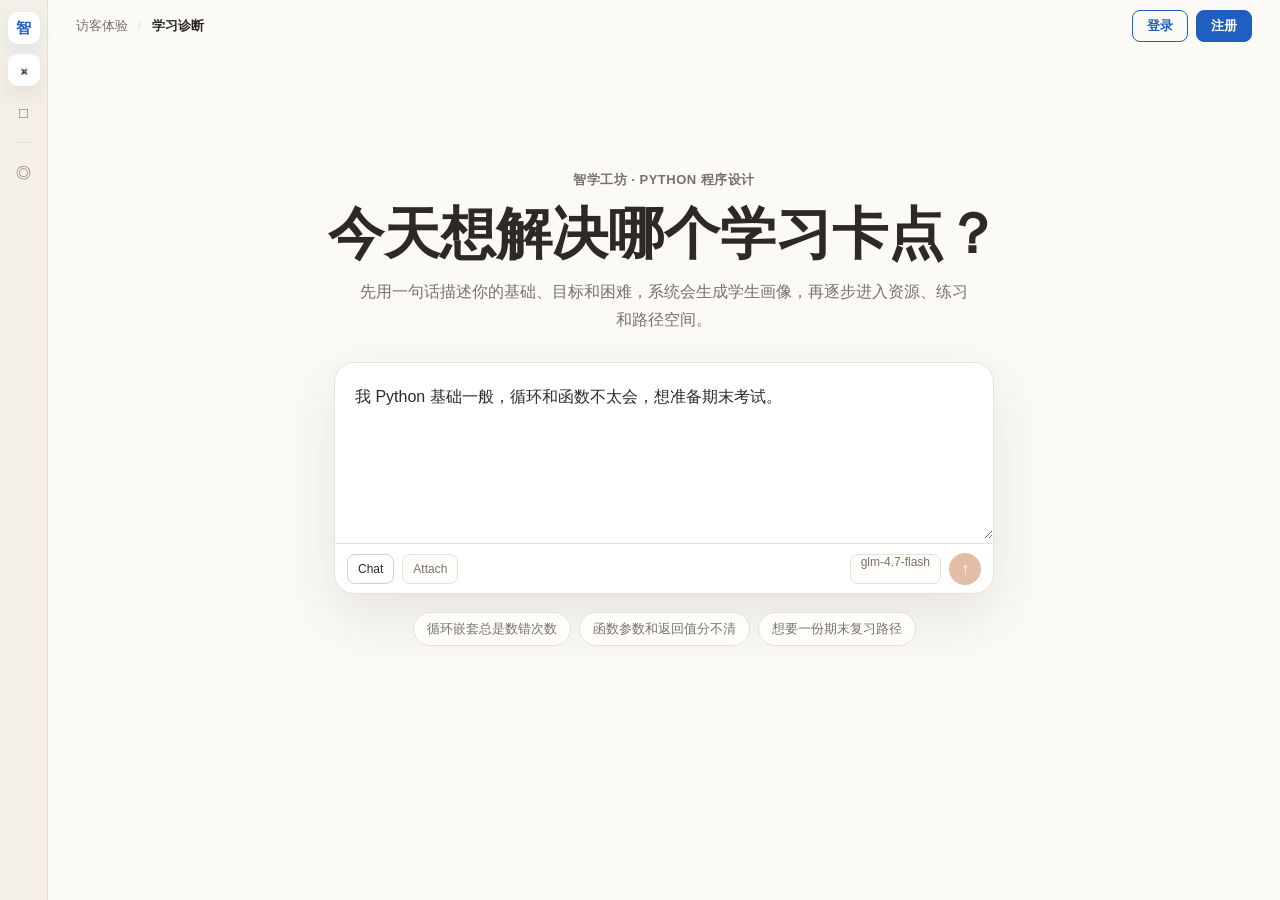
==== commit 1e4ec4d1: "4" ====
--- a/index.html
+++ b/index.html
@@ -7,13 +7,12 @@
   <link rel="stylesheet" href="shared/styles.css" />
   <style>
     /* ---- 登录注册 / 用户区样式 ---- */
-    /* ---- 登录注册 / 用户区样式 ---- */
     .user-area {
       display: flex;
       align-items: center;
       gap: 8px;
     }
-
+    
 
     .btn-login,
     .btn-register {
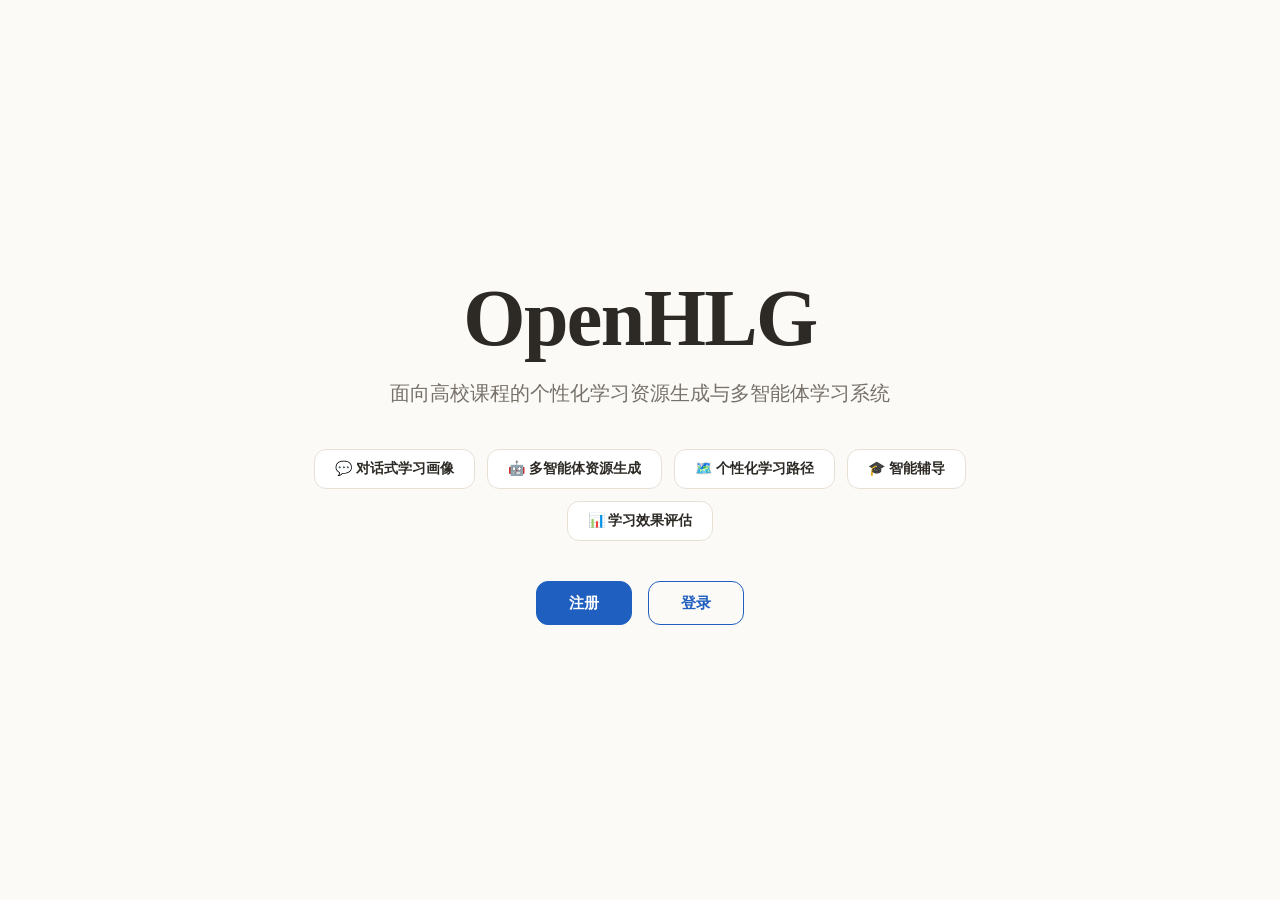
==== commit 26bbbae6: "new" ====
--- a/index.html
+++ b/index.html
@@ -13,7 +13,6 @@
       gap: 8px;
     }
     
-
     .btn-login,
     .btn-register {
       min-height: 32px;
@@ -447,36 +446,146 @@
       color: var(--ink);
       text-align: right;
     }
+  /* ---- Landing Page ---- */
+  .landing {
+    display: flex;
+    align-items: center;
+    justify-content: center;
+    min-height: 100vh;
+    background: var(--paper);
+    padding: 40px 28px;
+  }
+
+  .landing-hero {
+    text-align: center;
+    max-width: 680px;
+    animation: slide-up 0.5s ease;
+  }
+
+  .landing-title {
+    font-family: var(--font-serif);
+    font-size: clamp(48px, 8vw, 80px);
+    color: var(--ink);
+    margin-bottom: 16px;
+    letter-spacing: -0.02em;
+  }
+
+  .landing-subtitle {
+    font-size: clamp(16px, 2.5vw, 20px);
+    color: var(--muted);
+    line-height: 1.6;
+    margin-bottom: 40px;
+    max-width: 520px;
+    margin-left: auto;
+    margin-right: auto;
+  }
+
+  .landing-capabilities {
+    display: flex;
+    flex-wrap: wrap;
+    justify-content: center;
+    gap: 12px;
+    margin-bottom: 40px;
+  }
+
+  .capability-item {
+    padding: 10px 20px;
+    border: 1px solid var(--line);
+    border-radius: 12px;
+    background: #fff;
+    font-size: 14px;
+    color: var(--ink);
+    font-weight: 600;
+    transition: all 0.2s ease;
+    white-space: nowrap;
+  }
+
+  .capability-item:hover {
+    border-color: var(--blue);
+    color: var(--blue);
+    transform: translateY(-2px);
+    box-shadow: 0 8px 20px rgba(31, 95, 191, 0.1);
+  }
+
+  .landing-actions {
+    display: flex;
+    justify-content: center;
+    gap: 16px;
+  }
+
+  .landing-actions .btn-login,
+  .landing-actions .btn-register {
+    min-height: 44px;
+    padding: 0 32px;
+    border-radius: 12px;
+    font-size: 15px;
+    font-weight: 700;
+  }
+
+  .landing-actions .btn-register {
+    color: #fff;
+    background: var(--blue);
+    border: 1px solid var(--blue);
+  }
+
+  .landing-actions .btn-register:hover {
+    filter: brightness(1.1);
+  }
+
+  .landing-actions .btn-login {
+    color: var(--blue);
+    background: transparent;
+    border: 1px solid var(--blue);
+  }
+
+  .landing-actions .btn-login:hover {
+    color: #fff;
+    background: var(--blue);
+  }
   </style>
 </head>
 <body>
-  <div class="app">
+
+  <!-- 未登录演示界面 -->
+  <div class="landing" id="landingPage">
+    <div class="landing-hero">
+      <h1 class="landing-title">OpenHLG</h1>
+      <p class="landing-subtitle">面向高校课程的个性化学习资源生成与多智能体学习系统</p>
+      <div class="landing-capabilities">
+        <div class="capability-item">💬 对话式学习画像</div>
+        <div class="capability-item">🤖 多智能体资源生成</div>
+        <div class="capability-item">🗺️ 个性化学习路径</div>
+        <div class="capability-item">🎓 智能辅导</div>
+        <div class="capability-item">📊 学习效果评估</div>
+      </div>
+      <div class="landing-actions">
+        <button class="btn-register" id="btnLandingRegister">注册</button>
+        <button class="btn-login" id="btnLandingLogin">登录</button>
+      </div>
+    </div>
+  </div>
+
+  <div class="app" id="appShell" style="display:none">
 
     <!-- 左侧导航 -->
     <aside class="rail" id="mainNav" aria-label="主导航">
       <div class="rail-logo" title="智学工坊">智</div>
 
-      <button class="rail-btn active" data-route="chat" title="学习诊断">&#x2318;</button>
-      <button class="rail-btn" data-route="profile" title="学生画像">&#x263A;</button>
-      <button class="rail-btn" data-route="resources" title="学习资源">&#x25A1;</button>
-      <button class="rail-btn" data-route="tutor" title="智能辅导">&#x1F4AC;</button>
-      <button class="rail-btn" data-route="quiz" title="练习测评">&#x270E;</button>
-      <button class="rail-btn" data-route="path" title="学习路径">&#x21E2;</button>
-      <button class="rail-btn" data-route="report" title="学习报告">&#x1F4CA;</button>
-
-      <div class="rail-divider"></div>
-
-      <button class="rail-btn" data-route="agents" title="Agent 协作">&#x25CE;</button>
-      <button class="rail-btn" data-route="knowledge" title="课程知识库">&#x25C7;</button>
-      <button class="rail-btn" data-route="review" title="AI 资源审核">&#x2713;</button>
-      <button class="rail-btn" data-route="classroom" title="班级学情">&#x263C;</button>
-      <button class="rail-btn" data-route="advice" title="教学建议">&#x1F4DD;</button>
-
-      <div class="rail-divider"></div>
-
-      <button class="rail-btn" data-route="tasks" title="生成任务">&#x2699;</button>
-      <button class="rail-btn" data-route="safety" title="安全审核">&#x26E8;</button>
-      <button class="rail-btn" data-route="settings" title="模型配置">&#x2691;</button>
+	      <button class="rail-btn active" data-route="chat" title="学习诊断">&#x2318;</button>
+	      <button class="rail-btn" data-route="profile" title="学生画像">&#x263A;</button>
+	      <button class="rail-btn" data-route="resources" title="学习资源">&#x25A1;</button>
+	      <button class="rail-btn" data-route="agents" title="Agent 协作">&#x25CE;</button>
+	      <button class="rail-btn" data-route="path" title="学习路径">&#x21E2;</button>
+	      <button class="rail-btn" data-route="tutor" title="智能辅导">&#x1F4AC;</button>
+	      <button class="rail-btn" data-route="quiz" title="练习测评">&#x270E;</button>
+	      <button class="rail-btn" data-route="report" title="学习报告">&#x1F4CA;</button>
+	      <button class="rail-btn" data-route="knowledge" title="课程知识库">&#x25C7;</button>
+	      <button class="rail-btn" data-route="classroom" title="学情分析">&#x263C;</button>
+	      <button class="rail-btn" data-route="advice" title="教学建议">&#x1F4DD;</button>
+
+	      <div class="rail-divider"></div>
+
+	      <button class="rail-btn" data-route="settings" title="设置">&#x2691;</button>
 
       <div class="rail-bottom"></div>
     </aside>
@@ -486,7 +595,7 @@
       <!-- 顶部栏 -->
       <header class="topbar">
         <div class="crumb">
-          <span id="roleLabel">访客体验</span>
+          <span id="roleLabel">智学空间</span>
           <span class="crumb-sep">/</span>
           <strong id="pageMeta">学习诊断</strong>
         </div>
@@ -510,8 +619,7 @@
       <!-- 学习诊断 -->
       <section class="page active" id="section-chat">
         <div class="hero-chat">
-          <p class="soft-label">智学工坊 · Python 程序设计</p>
-          <h1>今天想解决哪个学习卡点？</h1>
+          <h1>你好，我是 OpenHLG，今天你想学点什么呢？</h1>
           <p class="hero-copy">先用一句话描述你的基础、目标和困难，系统会生成学生画像，再逐步进入资源、练习和路径空间。</p>
 
           <div class="composer">
@@ -665,16 +773,6 @@
       </section>
 
       <!-- 资源审核 -->
-      <section class="page" id="section-review">
-        <div class="space-shell">
-          <div class="space-heading">
-            <p class="soft-label">Review</p>
-            <h1>AI 资源审核</h1>
-            <p>审核 AI 生成的讲义、题目和代码，确保质量后再发布给学生。</p>
-          </div>
-          <div class="review-list" id="reviewList"></div>
-        </div>
-      </section>
 
       <!-- 班级学情 -->
       <section class="page" id="section-classroom">
@@ -744,41 +842,29 @@
       </section>
 
       <!-- 生成任务队列（系统） -->
-      <section class="page" id="section-tasks">
-        <div class="space-shell">
-          <div class="space-heading">
-            <p class="soft-label">Task Queue</p>
-            <h1>生成任务队列</h1>
-            <p>跟踪 PPT、视频、题库等耗时生成任务的进度，避免长时间白屏等待。</p>
-          </div>
-          <div class="task-list" id="taskList"></div>
-        </div>
-      </section>
 
       <!-- 安全与防幻觉（系统） -->
-      <section class="page" id="section-safety">
-        <div class="space-shell">
-          <div class="space-heading">
-            <p class="soft-label">Safety</p>
-            <h1>安全与防幻觉</h1>
-            <p>展示生成内容的来源引用、事实检查和敏感内容审核记录。</p>
-          </div>
-          <div class="safety-list" id="safetyList"></div>
-        </div>
-      </section>
-
-      <!-- 模型与工具配置（系统） -->
+
+<!-- 设置 -->
       <section class="page" id="section-settings">
         <div class="space-shell">
           <div class="space-heading">
             <p class="soft-label">Settings</p>
-            <h1>模型与工具配置</h1>
-            <p>展示系统使用的大模型、框架、向量库和开源项目引用。</p>
+<h1>设置</h1>
+<p>系统配置信息、技术说明与安全机制。</p>
+          </div>
+          <div class="dashboard-section" style="margin-top:24px">
+            <h2>当前课程</h2>
+            <div id="settingsCourse"></div>
           </div>
           <div class="settings-grid" id="settingsModels"></div>
           <div class="dashboard-section" style="margin-top:24px">
             <h2>开源项目引用</h2>
             <div id="settingsRefs"></div>
+          <div class="dashboard-section" style="margin-top:24px">
+            <h2>安全与防幻觉机制</h2>
+            <div id="settingsSafety"></div>
+          </div>
           </div>
         </div>
       </section>
@@ -835,6 +921,8 @@
     // ---- 登录/退出逻辑 ---- //
 
     function doLogin(name) {
+      document.getElementById('landingPage').style.display = 'none';
+      document.getElementById('appShell').style.display = '';
       S.currentUser = { name: name, role: 'workspace' };
       document.getElementById('loggedOut').style.display = 'none';
       document.getElementById('loggedIn').style.display = 'flex';
@@ -845,11 +933,13 @@
     }
 
     function doLogout() {
+      document.getElementById('landingPage').style.display = '';
+      document.getElementById('appShell').style.display = 'none';
       S.currentUser = null;
       document.getElementById('loggedOut').style.display = 'flex';
       document.getElementById('loggedIn').style.display = 'none';
-      ZhixueApp.setRole('default');
-      document.getElementById('roleLabel').textContent = S.roleLabels.default;
+      ZhixueApp.setRole('workspace');
+      document.getElementById('roleLabel').textContent = S.roleLabels.workspace;
       S.updatePreviewNotice();
     }
 
@@ -871,7 +961,7 @@
 
     var cfg = ZhixueRouteConfig;
     ZhixueApp.init({
-      defaultRole: 'default',
+      defaultRole: 'workspace',
       containerId: 'mainContent',
       metaId: 'pageMeta',
       navParentId: 'mainNav',
@@ -888,6 +978,8 @@
     // 登录/注册弹窗
     document.getElementById('btnLogin').addEventListener('click', function () { openEntryModal('login'); });
     document.getElementById('btnRegister').addEventListener('click', function () { openEntryModal('register'); });
+    document.getElementById('btnLandingLogin').addEventListener('click', function () { openEntryModal('login'); });
+    document.getElementById('btnLandingRegister').addEventListener('click', function () { openEntryModal('register'); });
     document.getElementById('closeEntryModal').addEventListener('click', function () { S.hideModal('entryModal'); });
     document.getElementById('cancelEntry').addEventListener('click', function () { S.hideModal('entryModal'); });
     document.getElementById('entryModal').addEventListener('click', function (e) { if (e.target === this) S.hideModal('entryModal'); });
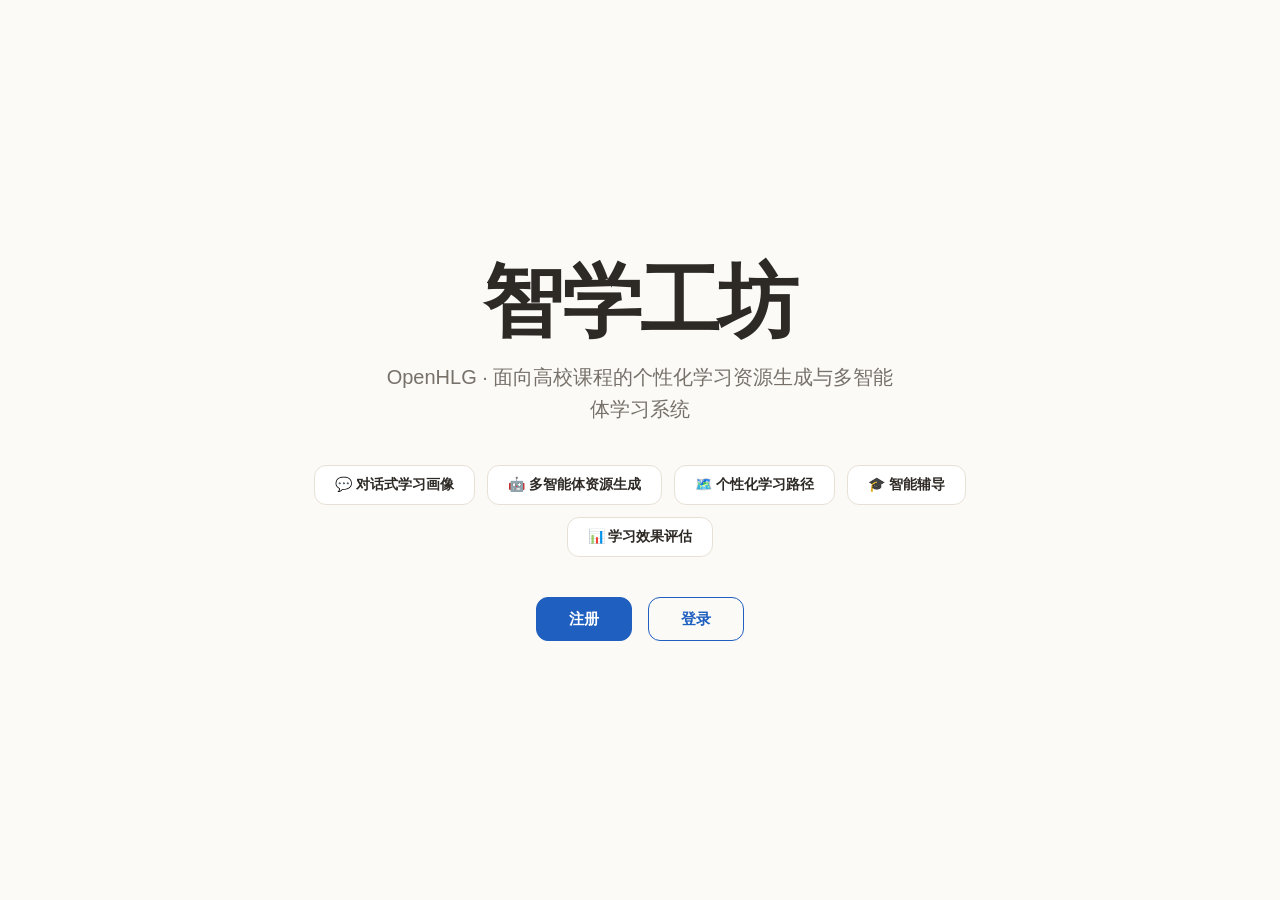
==== commit 9a2c9c1a: "xin111" ====
--- a/index.html
+++ b/index.html
@@ -101,7 +101,7 @@
 
     /* 弹窗卡片 */
     .modal-card {
-      width: min(420px, 90vw);
+      width: min(440px, 90vw);
       padding: 36px 32px;
       background: #fff;
       border-radius: 20px;
@@ -134,7 +134,8 @@
     }
 
     .modal-card .field input[type="text"],
-    .modal-card .field input[type="email"] {
+    .modal-card .field input[type="email"],
+    .modal-card .field input[type="password"] {
       width: 100%;
       min-height: 42px;
       padding: 0 14px;
@@ -286,6 +287,40 @@
       display: block;
     }
 
+    /* 表单底部链接 */
+    .form-links {
+      display: flex;
+      justify-content: space-between;
+      align-items: center;
+      margin-top: 16px;
+      font-size: 13px;
+    }
+
+    .form-links a {
+      color: var(--blue);
+      text-decoration: none;
+      cursor: pointer;
+      transition: opacity 0.2s;
+    }
+
+    .form-links a:hover {
+      opacity: 0.7;
+    }
+
+    /* 忘记密码弹窗 */
+    .forgot-password-area {
+      display: none;
+      padding: 16px;
+      margin-top: 12px;
+      border-radius: 10px;
+      background: var(--paper-deep);
+      border: 1px solid var(--line);
+    }
+
+    .forgot-password-area.show {
+      display: block;
+    }
+
     /* 时间线组件 */
     .timeline {
       display: flex;
@@ -549,8 +584,8 @@
   <!-- 未登录演示界面 -->
   <div class="landing" id="landingPage">
     <div class="landing-hero">
-      <h1 class="landing-title">OpenHLG</h1>
-      <p class="landing-subtitle">面向高校课程的个性化学习资源生成与多智能体学习系统</p>
+      <h1 class="landing-title">智学工坊</h1>
+      <p class="landing-subtitle">OpenHLG · 面向高校课程的个性化学习资源生成与多智能体学习系统</p>
       <div class="landing-capabilities">
         <div class="capability-item">💬 对话式学习画像</div>
         <div class="capability-item">🤖 多智能体资源生成</div>
@@ -569,23 +604,56 @@
 
     <!-- 左侧导航 -->
     <aside class="rail" id="mainNav" aria-label="主导航">
-      <div class="rail-logo" title="智学工坊">智</div>
-
-	      <button class="rail-btn active" data-route="chat" title="学习诊断">&#x2318;</button>
-	      <button class="rail-btn" data-route="profile" title="学生画像">&#x263A;</button>
-	      <button class="rail-btn" data-route="resources" title="学习资源">&#x25A1;</button>
-	      <button class="rail-btn" data-route="agents" title="Agent 协作">&#x25CE;</button>
-	      <button class="rail-btn" data-route="path" title="学习路径">&#x21E2;</button>
-	      <button class="rail-btn" data-route="tutor" title="智能辅导">&#x1F4AC;</button>
-	      <button class="rail-btn" data-route="quiz" title="练习测评">&#x270E;</button>
-	      <button class="rail-btn" data-route="report" title="学习报告">&#x1F4CA;</button>
-	      <button class="rail-btn" data-route="knowledge" title="课程知识库">&#x25C7;</button>
-	      <button class="rail-btn" data-route="classroom" title="学情分析">&#x263C;</button>
-	      <button class="rail-btn" data-route="advice" title="教学建议">&#x1F4DD;</button>
-
-	      <div class="rail-divider"></div>
-
-	      <button class="rail-btn" data-route="settings" title="设置">&#x2691;</button>
+      <div class="rail-logo" title="智学工坊"><span class="rail-icon">智</span><span class="rail-label">智学空间</span></div>
+
+      <button class="rail-toggle" id="railToggle" title="展开菜单">
+        <span class="rail-icon">&#x2630;</span>
+        <span class="rail-label">折叠菜单</span>
+      </button>
+
+      <button class="rail-btn active" data-route="diagnosis" title="学习需求">
+        <span class="rail-icon">&#x270E;</span>
+        <span class="rail-label">学习需求</span>
+      </button>
+      <button class="rail-btn" data-route="profile" title="学习画像">
+        <span class="rail-icon">&#x263A;</span>
+        <span class="rail-label">学习画像</span>
+      </button>
+      <button class="rail-btn" data-route="resources" title="学习资源">
+        <span class="rail-icon">&#x25A1;</span>
+        <span class="rail-label">学习资源</span>
+      </button>
+      <button class="rail-btn" data-route="path" title="学习路径">
+        <span class="rail-icon">&#x21E2;</span>
+        <span class="rail-label">学习路径</span>
+      </button>
+      <button class="rail-btn" data-route="quiz" title="练习测评">
+        <span class="rail-icon">&#x270E;</span>
+        <span class="rail-label">练习测评</span>
+      </button>
+      <button class="rail-btn" data-route="tutor" title="智能辅导">
+        <span class="rail-icon">&#x1F4AC;</span>
+        <span class="rail-label">智能辅导</span>
+      </button>
+      <button class="rail-btn" data-route="report" title="学习评估">
+        <span class="rail-icon">&#x1F4CA;</span>
+        <span class="rail-label">学习评估</span>
+      </button>
+      <button class="rail-btn" data-route="knowledge" title="课程知识库">
+        <span class="rail-icon">&#x25C7;</span>
+        <span class="rail-label">课程知识库</span>
+      </button>
+      <button class="rail-btn" data-route="agents" title="Agent 协作">
+        <span class="rail-icon">&#x2699;</span>
+        <span class="rail-label">Agent 协作</span>
+      </button>
+
+      <div class="rail-divider"></div>
+
+      <button class="rail-btn" data-route="settings" title="设置">
+        <span class="rail-icon">&#x2691;</span>
+        <span class="rail-label">设置</span>
+      </button>
 
       <div class="rail-bottom"></div>
     </aside>
@@ -597,7 +665,7 @@
         <div class="crumb">
           <span id="roleLabel">智学空间</span>
           <span class="crumb-sep">/</span>
-          <strong id="pageMeta">学习诊断</strong>
+          <strong id="pageMeta">学习需求</strong>
         </div>
         <div class="top-actions">
           <!-- 未登录 -->
@@ -616,50 +684,94 @@
 
       <!-- ========== 页面区域 ========== -->
 
-      <!-- 学习诊断 -->
-      <section class="page active" id="section-chat">
-        <div class="hero-chat">
-          <h1>你好，我是 OpenHLG，今天你想学点什么呢？</h1>
-          <p class="hero-copy">先用一句话描述你的基础、目标和困难，系统会生成学生画像，再逐步进入资源、练习和路径空间。</p>
-
-          <div class="composer">
-            <textarea id="studentNeed" rows="5">我 Python 基础一般，循环和函数不太会，想准备期末考试。</textarea>
-            <div class="composer-footer">
-              <div class="composer-tools">
-                <button class="tool-pill active">Chat</button>
-                <button class="tool-pill">Attach</button>
+                        <!-- 学习需求：输入学习情况，生成学习画像（默认首页） -->
+      <section class="page active" id="section-diagnosis">
+        <div class="diagnosis-hero">
+
+          <!-- Logo 区域 -->
+          <div class="diag-logo-area">
+            <div class="diag-logo-text">Open<span class="diag-logo-dot"></span>HLG</div>
+            <p class="diag-logo-sub">PERSONALIZED LEARNING WORKSPACE</p>
+          </div>
+
+          <!-- 对话框 -->
+          <div class="diagnosis-panel">
+            <!-- 输入区域 -->
+            <div class="diag-input-area">
+              <textarea id="diagnosisInput" class="diag-textarea"
+                placeholder="What do you want to learn today?"></textarea>
+            </div>
+            <!-- 底部：功能按钮 + 发送 -->
+            <div class="diag-bottom-bar">
+              <div class="diag-func-row">
+                <button class="diag-func-btn active">
+                  <span class="func-icon">&#x1F4AC;</span> Chat
+                </button>
+                <button class="diag-func-btn">
+                  <span class="func-icon">&#x1F4C4;</span> File
+                </button>
+                <button class="diag-func-btn">
+                  <span class="func-icon">&#x1F310;</span> Network
+                </button>
+                <button class="diag-func-btn">
+                  <span class="func-icon">&#x1F4DA;</span> KNB
+                </button>
               </div>
-              <div class="composer-tools">
-                <span class="model-pill">glm-4.7-flash</span>
-                <button class="send-btn" id="diagnoseBtn" title="开始诊断">&#x2191;</button>
+              <div class="diag-right-group">
+                <div class="diag-model-select" id="diagModelSelect" title="Switch model">
+                  <span class="model-dot"></span>
+                  <span class="model-name">GLM-4.7</span>
+                  <span class="model-chevron">&#x25BE;</span>
+                </div>
+                <button class="diag-send-btn" id="diagnosisGenerateBtn" title="Send">&#x2191;</button>
               </div>
             </div>
           </div>
 
-          <div class="quick-prompts">
-            <button class="quick-btn">循环嵌套总是数错次数</button>
-            <button class="quick-btn">函数参数和返回值分不清</button>
-            <button class="quick-btn">想要一份期末复习路径</button>
-          </div>
-        </div>
-
-        <div class="result-drawer" id="profileDrawer">
-          <div class="drawer-header">
+                    <!-- 画像草稿 -->
+          <div class="diagnosis-result" id="diagnosisResult" style="display:none">
+            <div class="diag-result-header">
+              <div>
+                <p class="soft-label">Analysis Result</p>
+                <h3>Learning Profile Draft</h3>
+              </div>
+              <button class="primary-action" id="gotoProfileFromDiagnosis">View Full Profile &#x2192;</button>
+            </div>
+            <div class="diag-draft-grid" id="diagnosisDraftContent"></div>
+          </div>
+        </div>
+      </section>
+
+      <!-- 学习画像（诊断结果页） -->
+      <section class="page" id="section-profile">
+        <div class="center-stage" style="max-width:900px">
+          <div class="drawer-header" style="margin-bottom:16px">
             <div>
-              <p class="soft-label">Profile generated</p>
-              <h2>学生画像</h2>
+              <p class="soft-label">Profile</p>
+              <h1>学习画像</h1>
             </div>
-            <button class="primary-action" id="gotoResourcesBtn">生成学习资源 &#x2192;</button>
-          </div>
-          <div class="profile-grid" id="profileGrid"></div>
-          <div class="dashboard-section" style="margin-top:20px" id="masterySection">
+            <div style="display:flex;gap:8px">
+              <button class="primary-action secondary" id="backToDiagnosis" style="font-size:13px">继续对话更新画像</button>
+              <button class="primary-action" id="gotoResourcesFromProfileDrawer">生成学习资源 &#x2192;</button>
+            </div>
+          </div>
+          <div class="profile-grid" id="profilePageGrid"></div>
+          <div class="dashboard-section" style="margin-top:20px">
             <h2>知识点掌握度</h2>
-            <div id="masteryChart"></div>
+            <div id="profileMasteryChart"></div>
+          </div>
+          <div class="dashboard-section" style="margin-top:24px">
+            <h2>画像更新记录</h2>
+            <div id="profileUpdateLog"></div>
+          </div>
+          <div style="margin-top:24px">
+            <button class="primary-action" id="gotoResourcesFromProfile">生成个性化资源 &#x2192;</button>
+            <button class="primary-action secondary" id="gotoQuizFromProfile" style="margin-left:8px">开始练习测评</button>
           </div>
         </div>
       </section>
 
-      <!-- 学习资源 -->
+            <!-- 学习资源 -->
       <section class="page" id="section-resources">
         <div class="space-shell">
           <div class="space-heading">
@@ -677,33 +789,16 @@
         </div>
       </section>
 
-      <!-- Agent 协作 -->
+      <!-- Agent 协作中心 -->
       <section class="page" id="section-agents">
-        <div class="center-stage">
+        <div class="center-stage" style="max-width:900px">
           <p class="soft-label">Activity</p>
           <h1>Agent 协作中心</h1>
-          <p>把多智能体运行过程单独放在 Activity 页面，演示时可以清楚展示"不是单一 Prompt"。</p>
+          <p>多智能体协同工作，主流程串行、资源生成并行。每个 Agent 有独立步骤和输入输出，可追踪、可回溯。</p>
           <div class="agent-flow" id="agentFlow"></div>
+          <div class="agent-timeline" id="agentTimeline"></div>
           <div class="preview-notice" id="agentsPreviewNotice" style="display:none">
             &#x1F4AC; 这是 Agent 协作示例。进入空间后可查看真实的 Agent 运行状态。
-          </div>
-        </div>
-      </section>
-
-      <!-- 学生画像 -->
-      <section class="page" id="section-profile">
-        <div class="center-stage">
-          <p class="soft-label">Profile</p>
-          <h1>学生画像</h1>
-          <p>系统根据你的输入自动生成的学习画像，每次诊断后会更新。</p>
-          <div class="profile-grid" id="profilePageGrid"></div>
-          <div class="dashboard-section" style="margin-top:20px">
-            <h2>知识点掌握度</h2>
-            <div id="profileMasteryChart"></div>
-          </div>
-          <div style="margin-top:24px">
-            <button class="primary-action" id="gotoResourcesFromProfile">生成个性化资源 &#x2192;</button>
-            <button class="primary-action secondary" id="gotoQuizFromProfile" style="margin-left:8px">开始练习测评</button>
           </div>
         </div>
       </section>
@@ -728,7 +823,7 @@
         </div>
       </section>
 
-      <!-- 教师看板 -->
+      <!-- legacy: 教师看板 — 已从主导航移除，代码保留备用 -->
       <section class="page" id="section-dashboard">
         <div class="space-shell">
           <div class="space-heading">
@@ -758,12 +853,12 @@
           <div class="space-heading">
             <p class="soft-label">Knowledge</p>
             <h1>课程知识库</h1>
-            <p>教师上传课件、题库和实验指导后，系统解析章节、知识点和可检索资源。</p>
+            <p>导入课程资料、实验指导、题库和示例代码，系统用于 RAG 检索和资源生成。</p>
           </div>
           <div class="knowledge-grid">
             <div class="upload-card">
               <span class="upload-icon">&#xFF0B;</span>
-              <h2>上传课程资料</h2>
+              <h2>导入课程资料</h2>
               <p>支持课件、实验指导、题库、示例代码。</p>
               <button class="primary-action">选择文件</button>
             </div>
@@ -772,9 +867,9 @@
         </div>
       </section>
 
-      <!-- 资源审核 -->
-
-      <!-- 班级学情 -->
+      <!-- legacy: 资源审核 — 已从主导航移除，逻辑待后续合并 -->
+
+      <!-- legacy: 班级学情 — 已从主导航移除，代码保留备用 -->
       <section class="page" id="section-classroom">
         <div class="space-shell">
           <div class="space-heading">
@@ -821,14 +916,14 @@
         <div class="space-shell">
           <div class="space-heading">
             <p class="soft-label">Report</p>
-            <h1>学习报告</h1>
+            <h1>学习评估</h1>
             <p>周期学习总结，包含掌握度变化、测评结果、资源使用和下周建议。</p>
           </div>
           <div id="reportContent"></div>
         </div>
       </section>
 
-      <!-- 教学建议（教师） -->
+      <!-- legacy: 教学建议 — 已从主导航移除，代码保留备用 -->
       <section class="page" id="section-advice">
         <div class="space-shell">
           <div class="space-heading">
@@ -841,30 +936,33 @@
         </div>
       </section>
 
-      <!-- 生成任务队列（系统） -->
-
-      <!-- 安全与防幻觉（系统） -->
-
-<!-- 设置 -->
+      <!-- legacy: 生成任务队列 — 已从主导航移除 -->
+
+      <!-- legacy: 安全与防幻觉 — 移至文档/资源详情，代码保留 -->
+
+      <!-- 设置 -->
       <section class="page" id="section-settings">
         <div class="space-shell">
           <div class="space-heading">
             <p class="soft-label">Settings</p>
-<h1>设置</h1>
-<p>系统配置信息、技术说明与安全机制。</p>
+            <h1>设置</h1>
+            <p>账号与产品偏好配置。</p>
           </div>
           <div class="dashboard-section" style="margin-top:24px">
-            <h2>当前课程</h2>
-            <div id="settingsCourse"></div>
-          </div>
-          <div class="settings-grid" id="settingsModels"></div>
+            <h2>账号信息</h2>
+            <div id="settingsAccount"></div>
+          </div>
+<div class="dashboard-section" style="margin-top:24px">
+            <h2>默认模型</h2>
+            <div class="settings-grid" id="settingsModels"></div>
+          </div>
           <div class="dashboard-section" style="margin-top:24px">
-            <h2>开源项目引用</h2>
-            <div id="settingsRefs"></div>
+            <h2>资源生成偏好</h2>
+            <div id="settingsPrefs"></div>
+          </div>
           <div class="dashboard-section" style="margin-top:24px">
-            <h2>安全与防幻觉机制</h2>
-            <div id="settingsSafety"></div>
-          </div>
+            <h2>通知与进度提醒</h2>
+            <div id="settingsNotify"></div>
           </div>
         </div>
       </section>
@@ -873,19 +971,73 @@
   </div>
 
   <!-- 登录/注册弹窗（复用同一套结构） -->
+  <!-- 登录 / 注册 / 忘记密码弹窗 -->
   <div class="modal-overlay" id="entryModal">
     <div class="modal-card" style="position:relative">
       <button class="modal-close" id="closeEntryModal">&times;</button>
       <h2 id="entryTitle">登录</h2>
-      <p class="modal-sub" id="entrySub">输入昵称，进入智学工坊空间</p>
-      <div class="field">
-        <label>昵称</label>
-        <input type="text" id="entryName" placeholder="输入你的昵称" value="张三" />
-        <span class="field-error" id="entryNameError">请输入昵称</span>
+      <p class="modal-sub" id="entrySub">请输入学号和密码进入智学工坊</p>
+
+      <!-- 注册专属字段 -->
+      <div class="field" id="fieldSchool" style="display:none">
+        <label>学校名称</label>
+        <input type="text" id="entrySchool" placeholder="请输入学校名称" />
+        <span class="field-error" id="entrySchoolError">请输入学校名称</span>
       </div>
-      <div class="modal-actions">
+      <div class="field" id="fieldRealName" style="display:none">
+        <label>姓名</label>
+        <input type="text" id="entryRealName" placeholder="请输入真实姓名" />
+        <span class="field-error" id="entryRealNameError">请输入真实姓名</span>
+      </div>
+
+      <!-- 登录 + 注册共享字段 -->
+      <div class="field" id="fieldStudentId">
+        <label>学号</label>
+        <input type="text" id="entryStudentId" placeholder="请输入学号" autocomplete="username" />
+        <span class="field-error" id="entryStudentIdError">请输入学号</span>
+      </div>
+      <div class="field" id="fieldPassword">
+        <label>密码</label>
+        <input type="password" id="entryPassword" placeholder="请输入密码（至少6位）" autocomplete="current-password" />
+        <span class="field-error" id="entryPasswordError">密码至少6位</span>
+      </div>
+      <div class="field" id="fieldConfirmPassword" style="display:none">
+        <label>确认密码</label>
+        <input type="password" id="entryConfirmPassword" placeholder="请再次输入密码" autocomplete="new-password" />
+        <span class="field-error" id="entryConfirmPasswordError">两次密码不一致</span>
+      </div>
+
+      <!-- 忘记密码区域 -->
+      <div class="forgot-password-area" id="forgotPasswordArea">
+        <p style="font-size:13px;color:var(--muted);margin-bottom:12px">验证身份后即可重置密码</p>
+        <div class="field">
+          <label>姓名</label>
+          <input type="text" id="forgotRealName" placeholder="请输入注册时的真实姓名" />
+          <span class="field-error" id="forgotRealNameError">请输入姓名</span>
+        </div>
+        <div class="field">
+          <label>新密码</label>
+          <input type="password" id="forgotNewPassword" placeholder="请输入新密码（至少6位）" />
+          <span class="field-error" id="forgotNewPasswordError">密码至少6位</span>
+        </div>
+        <div class="field">
+          <label>确认新密码</label>
+          <input type="password" id="forgotConfirmPassword" placeholder="请再次输入新密码" />
+          <span class="field-error" id="forgotConfirmPasswordError">两次密码不一致</span>
+        </div>
+        <button class="btn-full primary" id="confirmResetPassword" style="margin-top:8px">重置密码并登录</button>
+        <button class="btn-full ghost" id="cancelForgotPassword" style="margin-top:6px">返回登录</button>
+      </div>
+
+      <div class="modal-actions" id="entryActions">
         <button class="btn-full ghost" id="cancelEntry">取消</button>
-        <button class="btn-full primary" id="confirmEntry">登录并进入</button>
+        <button class="btn-full primary" id="confirmEntry">登录</button>
+      </div>
+
+      <!-- 底部链接 -->
+      <div class="form-links" id="formLinks">
+        <a href="#" id="toggleMode">还没有账号？去注册</a>
+        <a href="#" id="linkForgotPassword">忘记密码？</a>
       </div>
     </div>
   </div>
@@ -918,18 +1070,62 @@
     var S = ZhixueState;
     var entryMode = 'login';
 
+    // ---- 本地用户存储（Mock 认证） ---- //
+
+    /** 从 localStorage 读取已注册用户列表 */
+    function getStoredUsers() {
+      try {
+        return JSON.parse(localStorage.getItem('zhixue_users') || '[]');
+      } catch (e) {
+        return [];
+      }
+    }
+
+    /** 保存用户列表到 localStorage */
+    function saveStoredUsers(users) {
+      localStorage.setItem('zhixue_users', JSON.stringify(users));
+    }
+
+    /** 根据学号查找用户 */
+    function findUserByStudentId(studentId) {
+      return getStoredUsers().find(function (u) { return u.studentId === studentId; });
+    }
+
+    // 预置一个演示账号
+    (function seedDemo() {
+      var users = getStoredUsers();
+      if (!users.find(function (u) { return u.studentId === '2024001'; })) {
+        users.push({
+          studentId: '2024001',
+          password: '123456',
+          realName: '张同学',
+          school: '示例大学'
+        });
+        saveStoredUsers(users);
+      }
+    })();
+
     // ---- 登录/退出逻辑 ---- //
 
-    function doLogin(name) {
+    function doLogin(userInfo) {
       document.getElementById('landingPage').style.display = 'none';
       document.getElementById('appShell').style.display = '';
-      S.currentUser = { name: name, role: 'workspace' };
+      S.currentUser = {
+        studentId: userInfo.studentId,
+        realName: userInfo.realName,
+        school: userInfo.school || '',
+        role: 'workspace'
+      };
       document.getElementById('loggedOut').style.display = 'none';
       document.getElementById('loggedIn').style.display = 'flex';
       document.getElementById('userBadge').innerHTML =
-        '<span class="role-dot workspace"></span>@' + name + ' · 智学空间';
+        '<span class="role-dot workspace"></span>' + userInfo.realName + ' · ' + userInfo.studentId;
       ZhixueApp.setRole('workspace');
       document.getElementById('roleLabel').textContent = S.roleLabels.workspace || ZhixueApp.getRoleLabel();
+      var greeting = document.getElementById('profileGreeting');
+      if (greeting) {
+        greeting.textContent = '你好，' + userInfo.realName + '，今天想学点什么呢？';
+      }
     }
 
     function doLogout() {
@@ -941,20 +1137,233 @@
       ZhixueApp.setRole('workspace');
       document.getElementById('roleLabel').textContent = S.roleLabels.workspace;
       S.updatePreviewNotice();
+      var greeting = document.getElementById('profileGreeting');
+      if (greeting) {
+        greeting.textContent = '你好，我是智学工坊，今天你想学点什么呢？';
+      }
+    }
+
+    /** 重置弹窗到干净状态 */
+    function resetEntryModal() {
+      // 隐藏忘记密码区域，恢复密码字段和标题
+      document.getElementById('forgotPasswordArea').classList.remove('show');
+      document.getElementById('fieldPassword').style.display = '';
+      document.getElementById('entryActions').style.display = '';
+      document.getElementById('formLinks').style.display = '';
+      // 清空所有输入
+      ['entryStudentId', 'entryPassword', 'entrySchool', 'entryRealName', 'entryConfirmPassword',
+       'forgotRealName', 'forgotNewPassword', 'forgotConfirmPassword'].forEach(function (id) {
+        document.getElementById(id).value = '';
+      });
+      // 隐藏所有错误
+      document.querySelectorAll('#entryModal .field-error').forEach(function (el) { el.classList.remove('show'); });
+      // 重置忘记密码输入
+      document.getElementById('forgotRealName').value = '';
+      document.getElementById('forgotNewPassword').value = '';
+      document.getElementById('forgotConfirmPassword').value = '';
     }
 
     function openEntryModal(mode) {
       entryMode = mode || 'login';
       var isRegister = entryMode === 'register';
+      resetEntryModal();
+
       document.getElementById('entryTitle').textContent = isRegister ? '注册' : '登录';
       document.getElementById('entrySub').textContent = isRegister
-        ? '创建演示账号，进入完整功能空间'
-        : '输入昵称，进入智学工坊空间';
-      document.getElementById('confirmEntry').textContent = isRegister ? '注册并进入' : '登录并进入';
-      document.getElementById('entryName').value = isRegister ? '' : '张三';
-      document.getElementById('entryName').placeholder = isRegister ? '输入你的昵称，例如：李同学' : '输入你的昵称';
-      document.getElementById('entryNameError').classList.remove('show');
+        ? '创建账号，进入智学工坊学习空间'
+        : '请输入学号和密码进入智学工坊';
+      document.getElementById('confirmEntry').textContent = isRegister ? '注册并进入' : '登录';
+
+      // 注册字段显示/隐藏
+      document.getElementById('fieldSchool').style.display = isRegister ? '' : 'none';
+      document.getElementById('fieldRealName').style.display = isRegister ? '' : 'none';
+      document.getElementById('fieldConfirmPassword').style.display = isRegister ? '' : 'none';
+
+      // 忘记密码链接（仅登录模式）
+      document.getElementById('linkForgotPassword').style.display = isRegister ? 'none' : '';
+
+      // 切换链接文字
+      document.getElementById('toggleMode').textContent = isRegister
+        ? '已有账号？去登录'
+        : '还没有账号？去注册';
+
       S.showModal('entryModal');
+    }
+
+    /** 验证并提交登录 */
+    function handleLogin() {
+      var studentId = document.getElementById('entryStudentId').value.trim();
+      var password = document.getElementById('entryPassword').value;
+      var valid = true;
+
+      if (!studentId) {
+        document.getElementById('entryStudentIdError').classList.add('show');
+        valid = false;
+      } else {
+        document.getElementById('entryStudentIdError').classList.remove('show');
+      }
+
+      if (password.length < 6) {
+        document.getElementById('entryPasswordError').classList.add('show');
+        valid = false;
+      } else {
+        document.getElementById('entryPasswordError').classList.remove('show');
+      }
+
+      if (!valid) return;
+
+      var user = findUserByStudentId(studentId);
+      if (!user) {
+        document.getElementById('entryStudentIdError').textContent = '学号未注册';
+        document.getElementById('entryStudentIdError').classList.add('show');
+        return;
+      }
+
+      if (user.password !== password) {
+        document.getElementById('entryPasswordError').textContent = '密码错误';
+        document.getElementById('entryPasswordError').classList.add('show');
+        return;
+      }
+
+      // 登录成功
+      S.hideModal('entryModal');
+      doLogin(user);
+    }
+
+    /** 验证并提交注册 */
+    function handleRegister() {
+      var school = document.getElementById('entrySchool').value.trim();
+      var studentId = document.getElementById('entryStudentId').value.trim();
+      var realName = document.getElementById('entryRealName').value.trim();
+      var password = document.getElementById('entryPassword').value;
+      var confirmPassword = document.getElementById('entryConfirmPassword').value;
+      var valid = true;
+
+      if (!school) {
+        document.getElementById('entrySchoolError').classList.add('show');
+        valid = false;
+      } else {
+        document.getElementById('entrySchoolError').classList.remove('show');
+      }
+
+      if (!studentId) {
+        document.getElementById('entryStudentIdError').textContent = '请输入学号';
+        document.getElementById('entryStudentIdError').classList.add('show');
+        valid = false;
+      } else {
+        document.getElementById('entryStudentIdError').textContent = '请输入学号';
+        document.getElementById('entryStudentIdError').classList.remove('show');
+      }
+
+      if (!realName) {
+        document.getElementById('entryRealNameError').classList.add('show');
+        valid = false;
+      } else {
+        document.getElementById('entryRealNameError').classList.remove('show');
+      }
+
+      if (password.length < 6) {
+        document.getElementById('entryPasswordError').classList.add('show');
+        valid = false;
+      } else {
+        document.getElementById('entryPasswordError').classList.remove('show');
+      }
+
+      if (password !== confirmPassword) {
+        document.getElementById('entryConfirmPasswordError').classList.add('show');
+        valid = false;
+      } else {
+        document.getElementById('entryConfirmPasswordError').classList.remove('show');
+      }
+
+      if (!valid) return;
+
+      // 检查学号是否已注册
+      if (findUserByStudentId(studentId)) {
+        document.getElementById('entryStudentIdError').textContent = '该学号已注册';
+        document.getElementById('entryStudentIdError').classList.add('show');
+        return;
+      }
+
+      // 保存新用户
+      var newUser = {
+        studentId: studentId,
+        password: password,
+        realName: realName,
+        school: school
+      };
+      var users = getStoredUsers();
+      users.push(newUser);
+      saveStoredUsers(users);
+
+      // 注册成功，直接登录
+      S.hideModal('entryModal');
+      doLogin(newUser);
+    }
+
+    /** 验证并重置密码 */
+    function handleResetPassword() {
+      var studentId = document.getElementById('entryStudentId').value.trim();
+      var realName = document.getElementById('forgotRealName').value.trim();
+      var newPassword = document.getElementById('forgotNewPassword').value;
+      var confirmPassword = document.getElementById('forgotConfirmPassword').value;
+      var valid = true;
+
+      if (!studentId) {
+        document.getElementById('entryStudentIdError').textContent = '请先输入学号';
+        document.getElementById('entryStudentIdError').classList.add('show');
+        valid = false;
+      } else {
+        document.getElementById('entryStudentIdError').classList.remove('show');
+      }
+
+      if (!realName) {
+        document.getElementById('forgotRealNameError').classList.add('show');
+        valid = false;
+      } else {
+        document.getElementById('forgotRealNameError').classList.remove('show');
+      }
+
+      if (newPassword.length < 6) {
+        document.getElementById('forgotNewPasswordError').classList.add('show');
+        valid = false;
+      } else {
+        document.getElementById('forgotNewPasswordError').classList.remove('show');
+      }
+
+      if (newPassword !== confirmPassword) {
+        document.getElementById('forgotConfirmPasswordError').classList.add('show');
+        valid = false;
+      } else {
+        document.getElementById('forgotConfirmPasswordError').classList.remove('show');
+      }
+
+      if (!valid) return;
+
+      // 验证学号和姓名匹配
+      var user = findUserByStudentId(studentId);
+      if (!user) {
+        document.getElementById('entryStudentIdError').textContent = '学号未注册';
+        document.getElementById('entryStudentIdError').classList.add('show');
+        return;
+      }
+      if (user.realName !== realName) {
+        document.getElementById('forgotRealNameError').textContent = '姓名与注册时不一致';
+        document.getElementById('forgotRealNameError').classList.add('show');
+        return;
+      }
+
+      // 更新密码
+      var users = getStoredUsers();
+      var target = users.find(function (u) { return u.studentId === studentId; });
+      if (target) {
+        target.password = newPassword;
+        saveStoredUsers(users);
+      }
+
+      // 重置成功，自动登录
+      S.hideModal('entryModal');
+      doLogin(user);
     }
 
     // ---- 路由初始化 ---- //
@@ -984,36 +1393,194 @@
     document.getElementById('cancelEntry').addEventListener('click', function () { S.hideModal('entryModal'); });
     document.getElementById('entryModal').addEventListener('click', function (e) { if (e.target === this) S.hideModal('entryModal'); });
 
+    // 登录/注册提交
     document.getElementById('confirmEntry').addEventListener('click', function () {
-      var name = document.getElementById('entryName').value.trim();
-      if (!name) { document.getElementById('entryNameError').classList.add('show'); return; }
-      document.getElementById('entryNameError').classList.remove('show');
-      S.hideModal('entryModal');
-      doLogin(name);
+      if (entryMode === 'register') {
+        handleRegister();
+      } else {
+        handleLogin();
+      }
     });
 
+    // 回车键提交
+    document.getElementById('entryModal').addEventListener('keydown', function (e) {
+      if (e.key === 'Enter') {
+        e.preventDefault();
+        if (document.getElementById('forgotPasswordArea').classList.contains('show')) {
+          handleResetPassword();
+        } else if (entryMode === 'register') {
+          handleRegister();
+        } else {
+          handleLogin();
+        }
+      }
+    });
+
+    // 切换登录/注册模式
+    document.getElementById('toggleMode').addEventListener('click', function (e) {
+      e.preventDefault();
+      openEntryModal(entryMode === 'login' ? 'register' : 'login');
+    });
+
+    // 忘记密码
+    document.getElementById('linkForgotPassword').addEventListener('click', function (e) {
+      e.preventDefault();
+      document.getElementById('entryTitle').textContent = '忘记密码';
+      document.getElementById('entrySub').textContent = '验证身份后即可重置密码';
+      document.getElementById('fieldPassword').style.display = 'none';
+      document.getElementById('forgotPasswordArea').classList.add('show');
+      document.getElementById('entryActions').style.display = 'none';
+      document.getElementById('formLinks').style.display = 'none';
+      document.getElementById('forgotRealName').value = '';
+      document.getElementById('forgotNewPassword').value = '';
+      document.getElementById('forgotConfirmPassword').value = '';
+    });
+
+    // 取消忘记密码
+    document.getElementById('cancelForgotPassword').addEventListener('click', function () {
+      document.getElementById('entryTitle').textContent = '登录';
+      document.getElementById('entrySub').textContent = '请输入学号和密码进入智学工坊';
+      document.getElementById('fieldPassword').style.display = '';
+      document.getElementById('forgotPasswordArea').classList.remove('show');
+      document.getElementById('entryActions').style.display = '';
+      document.getElementById('formLinks').style.display = '';
+    });
+
+    // 重置密码提交
+    document.getElementById('confirmResetPassword').addEventListener('click', handleResetPassword);
+
     document.getElementById('btnLogout').addEventListener('click', doLogout);
 
-    // 诊断按钮
-    document.getElementById('diagnoseBtn').addEventListener('click', function () {
-      var drawer = document.getElementById('profileDrawer');
-      drawer.classList.add('show');
-      ZhixuePages.renderProfileGrid('profileGrid');
-      drawer.scrollIntoView({ behavior: 'smooth', block: 'center' });
+    // 诊断按钮（学习画像页）
+    var profileDiagnoseBtn = document.getElementById('profileDiagnoseBtn');
+    if (profileDiagnoseBtn) {
+      profileDiagnoseBtn.addEventListener('click', function () {
+        var drawer = document.getElementById('profileDrawerSection');
+        drawer.classList.add('show');
+        ZhixuePages.renderProfileGrid('profilePageGrid');
+        ZhixuePages.renderMasteryChart('profileMasteryChart');
+        drawer.scrollIntoView({ behavior: 'smooth', block: 'center' });
+      });
+    }
+
+    // 跳转按钮
+    var gotoResourcesFromProfileDrawer = document.getElementById('gotoResourcesFromProfileDrawer');
+    if (gotoResourcesFromProfileDrawer) {
+      gotoResourcesFromProfileDrawer.addEventListener('click', function () { ZhixueApp.navigate('resources'); });
+    }
+    var gotoResourcesFromProfile = document.getElementById('gotoResourcesFromProfile');
+    if (gotoResourcesFromProfile) {
+      gotoResourcesFromProfile.addEventListener('click', function () { ZhixueApp.navigate('resources'); });
+    }
+    var gotoQuizFromProfile = document.getElementById('gotoQuizFromProfile');
+    if (gotoQuizFromProfile) {
+      gotoQuizFromProfile.addEventListener('click', function () { ZhixueApp.navigate('quiz'); });
+    }
+
+    // 画像诊断：生成学习画像
+    var diagnosisGenerateBtn = document.getElementById('diagnosisGenerateBtn');
+    var diagnosisInput = document.getElementById('diagnosisInput');
+    if (diagnosisGenerateBtn) {
+      diagnosisGenerateBtn.addEventListener('click', function () {
+        ZhixuePages.generateProfile();
+      });
+    }
+    // Ctrl+Enter 快捷生成
+    if (diagnosisInput) {
+      diagnosisInput.addEventListener('keydown', function (e) {
+        if (e.key === 'Enter' && (e.ctrlKey || e.metaKey)) {
+          e.preventDefault();
+          ZhixuePages.generateProfile();
+        }
+      });
+    }
+
+    // 清空输入
+    var diagClearBtn = document.getElementById('diagClearBtn');
+    if (diagClearBtn) {
+      diagClearBtn.addEventListener('click', function () {
+        var input = document.getElementById('diagnosisInput');
+        if (input) input.value = '';
+        var result = document.getElementById('diagnosisResult');
+        if (result) result.style.display = 'none';
+      });
+    }
+
+    // 诊断完成 → 跳转学习画像
+    var gotoProfileFromDiagnosis = document.getElementById('gotoProfileFromDiagnosis');
+    if (gotoProfileFromDiagnosis) {
+      gotoProfileFromDiagnosis.addEventListener('click', function () {
+        ZhixueApp.navigate('profile');
+        ZhixuePages.renderProfileGrid('profilePageGrid');
+        ZhixuePages.renderMasteryChart('profileMasteryChart');
+        ZhixuePages.renderProfileUpdateLog();
+      });
+    }
+
+    // 画像页 → 返回诊断
+    var backToDiagnosis = document.getElementById('backToDiagnosis');
+    if (backToDiagnosis) {
+      backToDiagnosis.addEventListener('click', function () {
+        ZhixueApp.navigate('diagnosis');
+        ZhixuePages.renderDiagnosis();
+      });
+    }
+
+    // 演示页登录/注册后自动进入学生空间
+    var demoEntryUser = localStorage.getItem('zhixue_demo_entry_user');
+    if (demoEntryUser) {
+      try {
+        var parsedUser = JSON.parse(demoEntryUser);
+        localStorage.removeItem('zhixue_demo_entry_user');
+        doLogin({
+          studentId: parsedUser.studentId || '2024001',
+          realName: parsedUser.realName || parsedUser.name || '同学',
+          school: parsedUser.school || ''
+        });
+      } catch (err) {
+        localStorage.removeItem('zhixue_demo_entry_user');
+      }
+    }
+
+    // ---- 左侧导航栏折叠切换 ---- //
+
+    var railToggle = document.getElementById('railToggle');
+    var rail = document.getElementById('mainNav');
+    var appShell = document.getElementById('appShell');
+
+    // 从 localStorage 恢复展开/折叠状态（默认展开）
+    var stored = localStorage.getItem('zhixue_rail_expanded');
+    var railExpanded = stored === null ? true : stored === 'true';
+    if (railExpanded) {
+      rail.classList.add('expanded');
+      appShell.classList.add('rail-expanded');
+    }
+    updateToggleIcon();
+
+    railToggle.addEventListener('click', function () {
+      railExpanded = !railExpanded;
+      rail.classList.toggle('expanded', railExpanded);
+      appShell.classList.toggle('rail-expanded', railExpanded);
+      localStorage.setItem('zhixue_rail_expanded', String(railExpanded));
+      updateToggleIcon();
     });
 
-    // 跳转按钮
-    document.getElementById('gotoResourcesBtn').addEventListener('click', function () { ZhixueApp.navigate('resources'); });
-    document.getElementById('gotoResourcesFromProfile').addEventListener('click', function () { ZhixueApp.navigate('resources'); });
-    document.getElementById('gotoQuizFromProfile').addEventListener('click', function () { ZhixueApp.navigate('quiz'); });
-
-    // 快速提示词
-    document.querySelectorAll('.quick-btn').forEach(function (btn) {
-      btn.addEventListener('click', function () { document.getElementById('studentNeed').value = this.textContent; });
-    });
+    function updateToggleIcon() {
+      var icon = railToggle.querySelector('.rail-icon');
+      var label = railToggle.querySelector('.rail-label');
+      if (railExpanded) {
+        icon.innerHTML = '&#xAB;';  // « 折叠
+        label.textContent = '折叠菜单';
+        railToggle.title = '折叠菜单';
+      } else {
+        icon.innerHTML = '&#x2630;';  // ☰ 展开
+        label.textContent = '展开菜单';
+        railToggle.title = '展开菜单';
+      }
+    }
 
     // 初始渲染
-    ZhixuePages.renderProfileGrid('profileGrid');
+    ZhixuePages.renderProfileGrid('profilePageGrid');
     S.updatePreviewNotice();
   })();
   </script>
--- a/shared/styles.css
+++ b/shared/styles.css
@@ -124,6 +124,12 @@
   display: grid;
   grid-template-columns: 48px minmax(0, 1fr);
   min-height: 100vh;
+  transition: grid-template-columns 0.25s ease;
+}
+
+/* 侧边栏展开时网格列宽跟随变化 */
+.app.rail-expanded {
+  grid-template-columns: 180px minmax(0, 1fr);
 }
 
 /* ---- 5. Left Rail Navigation ---- */
@@ -139,6 +145,16 @@
   align-items: center;
   gap: 10px;
   z-index: 10;
+  width: 48px;
+  transition: width 0.25s ease;
+  overflow: hidden;
+}
+
+/* 展开态 */
+.rail.expanded {
+  width: 180px;
+  align-items: stretch;
+  padding: 12px 10px;
 }
 
 .rail-logo,
@@ -149,6 +165,18 @@
   place-items: center;
   border-radius: 10px;
   transition: all 0.2s ease;
+  flex-shrink: 0;
+}
+
+/* 展开态下按钮变宽 */
+.rail.expanded .rail-logo,
+.rail.expanded .rail-btn {
+  width: 100%;
+  justify-content: flex-start;
+  padding: 0 10px;
+  display: flex;
+  align-items: center;
+  gap: 10px;
 }
 
 .rail-logo {
@@ -174,6 +202,32 @@
   box-shadow: 0 8px 20px rgba(43, 35, 27, 0.08);
 }
 
+/* 图标 */
+.rail-icon {
+  display: grid;
+  place-items: center;
+  flex-shrink: 0;
+  width: 20px;
+  height: 20px;
+  font-size: 15px;
+  line-height: 1;
+}
+
+/* 文字标签 — 折叠时隐藏 */
+.rail-label {
+  display: none;
+  font-size: 13px;
+  font-weight: 600;
+  white-space: nowrap;
+  overflow: hidden;
+  text-overflow: ellipsis;
+}
+
+.rail.expanded .rail-label {
+  display: inline;
+}
+
+/* 折叠时 tooltip 依旧显示，展开时隐藏 tooltip */
 .rail-btn[title]::after {
   content: attr(title);
   position: absolute;
@@ -196,6 +250,46 @@
   opacity: 1;
 }
 
+/* 展开时隐藏 tooltip（因为已经有文字标签了） */
+.rail.expanded .rail-btn[title]::after {
+  display: none;
+}
+
+/* 折叠切换按钮 */
+.rail-toggle {
+  width: 32px;
+  height: 32px;
+  display: grid;
+  place-items: center;
+  border-radius: 10px;
+  border: 0;
+  background: transparent;
+  color: #776f65;
+  font-size: 14px;
+  cursor: pointer;
+  transition: all 0.2s ease;
+  flex-shrink: 0;
+}
+
+.rail-toggle:hover {
+  background: #ffffff;
+  color: var(--ink);
+  box-shadow: 0 8px 20px rgba(43, 35, 27, 0.08);
+}
+
+.rail.expanded .rail-toggle {
+  width: 100%;
+  justify-content: flex-start;
+  padding: 0 10px;
+  display: flex;
+  align-items: center;
+  gap: 10px;
+}
+
+.rail.expanded .rail-toggle .rail-label {
+  display: inline;
+}
+
 .rail-divider {
   width: 20px;
   height: 1px;
@@ -203,10 +297,19 @@
   margin: 4px 0;
 }
 
+.rail.expanded .rail-divider {
+  width: calc(100% - 20px);
+  align-self: center;
+}
+
 .rail-bottom {
   margin-top: auto;
   display: grid;
   gap: 10px;
+}
+
+.rail.expanded .rail-bottom {
+  width: 100%;
 }
 
 /* ---- 6. Top Bar ---- */
@@ -818,6 +921,64 @@
   50% { opacity: 0.5; }
 }
 
+/* ---- 23b. Agent Timeline ---- */
+.agent-timeline {
+  margin-top: 32px;
+}
+
+.tl-track {
+  position: relative;
+  padding-left: 12px;
+  border-left: 2px solid var(--line);
+  margin-left: 8px;
+}
+
+.tl-node {
+  position: relative;
+  display: flex;
+  gap: 14px;
+  align-items: flex-start;
+  padding: 10px 0 10px 16px;
+}
+
+.tl-node.tl-sub {
+  padding: 6px 0 6px 28px;
+}
+
+.tl-dot {
+  position: absolute;
+  left: -6px;
+  top: 14px;
+  width: 10px;
+  height: 10px;
+  border-radius: 50%;
+  background: var(--line);
+  border: 2px solid var(--bg-1, #fff);
+}
+
+.tl-dot.sm {
+  width: 7px;
+  height: 7px;
+  left: -5px;
+  top: 12px;
+}
+
+.tl-dot.done {
+  background: var(--green);
+}
+
+.tl-dot.running {
+  background: var(--amber);
+}
+
+.tl-dot.error {
+  background: var(--error);
+}
+
+.tl-dot.ready {
+  background: var(--line);
+}
+
 /* ---- 24. Teacher Dashboard ---- */
 .teacher-cards {
   display: grid;
@@ -1283,7 +1444,261 @@
 .text-left { text-align: left; }
 .text-right { text-align: right; }
 
-/* ---- 32. Responsive ---- */
+/* ---- 32. Diagnosis Page ---- */
+.diagnosis-hero {
+  display: flex;
+  flex-direction: column;
+  align-items: center;
+  max-width: 680px;
+  margin: 0 auto;
+  padding: 40px 20px 40px;
+}
+
+/* Logo 浮动文字 */
+.diag-logo-area {
+  text-align: center;
+  margin-bottom: 28px;
+}
+
+.diag-logo-text {
+  font-family: var(--font-serif);
+  font-size: 28px;
+  font-weight: 900;
+  color: #243247;
+  letter-spacing: 0.02em;
+}
+
+.diag-logo-dot {
+  display: inline-block;
+  width: 7px;
+  height: 7px;
+  border-radius: 50%;
+  background: #4A90E2;
+  vertical-align: middle;
+  margin: 0 2px;
+}
+
+.diag-logo-sub {
+  font-size: 12px;
+  color: #7A8BA0;
+  margin-top: 6px;
+  letter-spacing: 0.04em;
+}
+
+/* 对话框 */
+.diagnosis-panel {
+  width: 100%;
+  background: #fff;
+  border: 1px solid #E2E8F0;
+  border-radius: 20px;
+  box-shadow: 0 4px 20px rgba(0,0,0,0.05);
+  overflow: hidden;
+}
+
+/* 模型选择器（在 topbar 中） */
+.diag-model-select {
+  display: inline-flex;
+  align-items: center;
+  gap: 6px;
+  padding: 5px 12px;
+  border: 1px solid #E2E8F0;
+  border-radius: 8px;
+  background: #FAFBFC;
+  font-size: 12px;
+  color: #7A8BA0;
+  cursor: pointer;
+  transition: all 0.2s;
+  user-select: none;
+}
+
+.diag-model-select:hover {
+  border-color: #4A90E2;
+}
+
+.diag-model-select .model-dot {
+  width: 6px;
+  height: 6px;
+  border-radius: 50%;
+  background: #30D158;
+}
+
+.diag-model-select .model-name {
+  font-weight: 600;
+  color: #243247;
+}
+
+.diag-model-select .model-chevron {
+  font-size: 10px;
+  color: #8E8E93;
+}
+
+/* 输入区域 */
+.diag-input-area {
+  padding: 14px 20px;
+}
+
+.diag-textarea {
+  width: 100%;
+  min-height: 120px;
+  padding: 0;
+  border: 0;
+  border-radius: 0;
+  font-size: 16px;
+  line-height: 1.7;
+  resize: none;
+  outline: none;
+  font-family: inherit;
+  color: #243247;
+  background: transparent;
+}
+
+.diag-textarea::placeholder {
+  color: #C4C8CF;
+  font-size: 16px;
+}
+
+/* 底部栏：功能按钮左 + 发送右 */
+.diag-bottom-bar {
+  display: flex;
+  align-items: center;
+  justify-content: space-between;
+  padding: 0 14px 14px;
+}
+
+.diag-func-row {
+  display: flex;
+  gap: 2px;
+}
+
+.diag-func-btn {
+  display: inline-flex;
+  align-items: center;
+  gap: 5px;
+  padding: 6px 14px;
+  border: 0;
+  border-radius: 8px;
+  background: transparent;
+  color: #8E8E93;
+  font-size: 13px;
+  font-weight: 500;
+  cursor: pointer;
+  transition: all 0.15s;
+  position: relative;
+}
+
+.diag-func-btn::after {
+  content: '';
+  position: absolute;
+  right: 0;
+  top: 25%;
+  height: 50%;
+  width: 1px;
+  background: #E2E2E6;
+}
+
+.diag-func-btn:last-child::after {
+  display: none;
+}
+
+.diag-func-btn .func-icon {
+  font-size: 14px;
+  line-height: 1;
+}
+
+.diag-func-btn:hover {
+  background: #F4F6F9;
+  color: #243247;
+}
+
+.diag-func-btn.active {
+  background: #EEF2F8;
+  color: #4A90E2;
+}
+
+/* 发送按钮 */
+.diag-send-btn {
+  width: 38px;
+  height: 38px;
+  display: grid;
+  place-items: center;
+  border-radius: 12px;
+  border: 0;
+  background: #4A90E2;
+  color: #fff;
+  font-size: 18px;
+  cursor: pointer;
+  transition: all 0.2s;
+  flex-shrink: 0;
+}
+
+.diag-send-btn:hover {
+  background: #3A7ED0;
+  box-shadow: 0 4px 14px rgba(74,144,226,0.28);
+}
+
+/* 右侧组：模型选择 + 发送按钮 */
+.diag-right-group {
+  display: flex;
+  align-items: center;
+  gap: 8px;
+}
+
+/* 结果区 */
+.diagnosis-result {
+  width: 100%;
+  margin-top: 24px;
+  background: #fff;
+  border: 1px solid #E2E8F0;
+  border-radius: 20px;
+  padding: 24px;
+  box-shadow: 0 4px 20px rgba(0,0,0,0.05);
+  animation: slide-up 0.4s ease;
+}
+
+.diag-result-header {
+  display: flex;
+  align-items: flex-start;
+  justify-content: space-between;
+  gap: 16px;
+  margin-bottom: 20px;
+  flex-wrap: wrap;
+}
+
+.diag-result-header h3 {
+  margin: 4px 0 0;
+  font-size: 16px;
+  color: #243247;
+}
+
+.diag-draft-grid {
+  display: grid;
+  grid-template-columns: repeat(auto-fill, minmax(190px, 1fr));
+  gap: 10px;
+}
+
+.diag-draft-card {
+  padding: 12px 14px;
+  border-radius: 10px;
+  background: #FAFBFC;
+  border: 1px solid #EDF1F7;
+}
+
+.diag-draft-card .card-icon { font-size: 16px; margin-bottom: 2px; }
+.diag-draft-card .card-label { font-size: 11px; font-weight: 700; color: #7A8BA0; margin-bottom: 3px; }
+.diag-draft-card .card-value { font-size: 13px; color: #243247; line-height: 1.5; }
+
+.diag-toast {
+  margin-top: 10px;
+  padding: 8px 14px;
+  border-radius: 8px;
+  font-size: 12px;
+  text-align: center;
+  animation: slide-up 0.3s ease;
+}
+.diag-toast.warn { background: #FFF8E1; color: #B45309; border: 1px solid #FDE68A; }
+.diag-toast.info  { background: #F4F8FD; color: #4A90E2; border: 1px solid #DCE7F3; }
+
+/* ---- 33. Responsive ---- */
 @media (max-width: 980px) {
   .top-actions {
     display: none;
